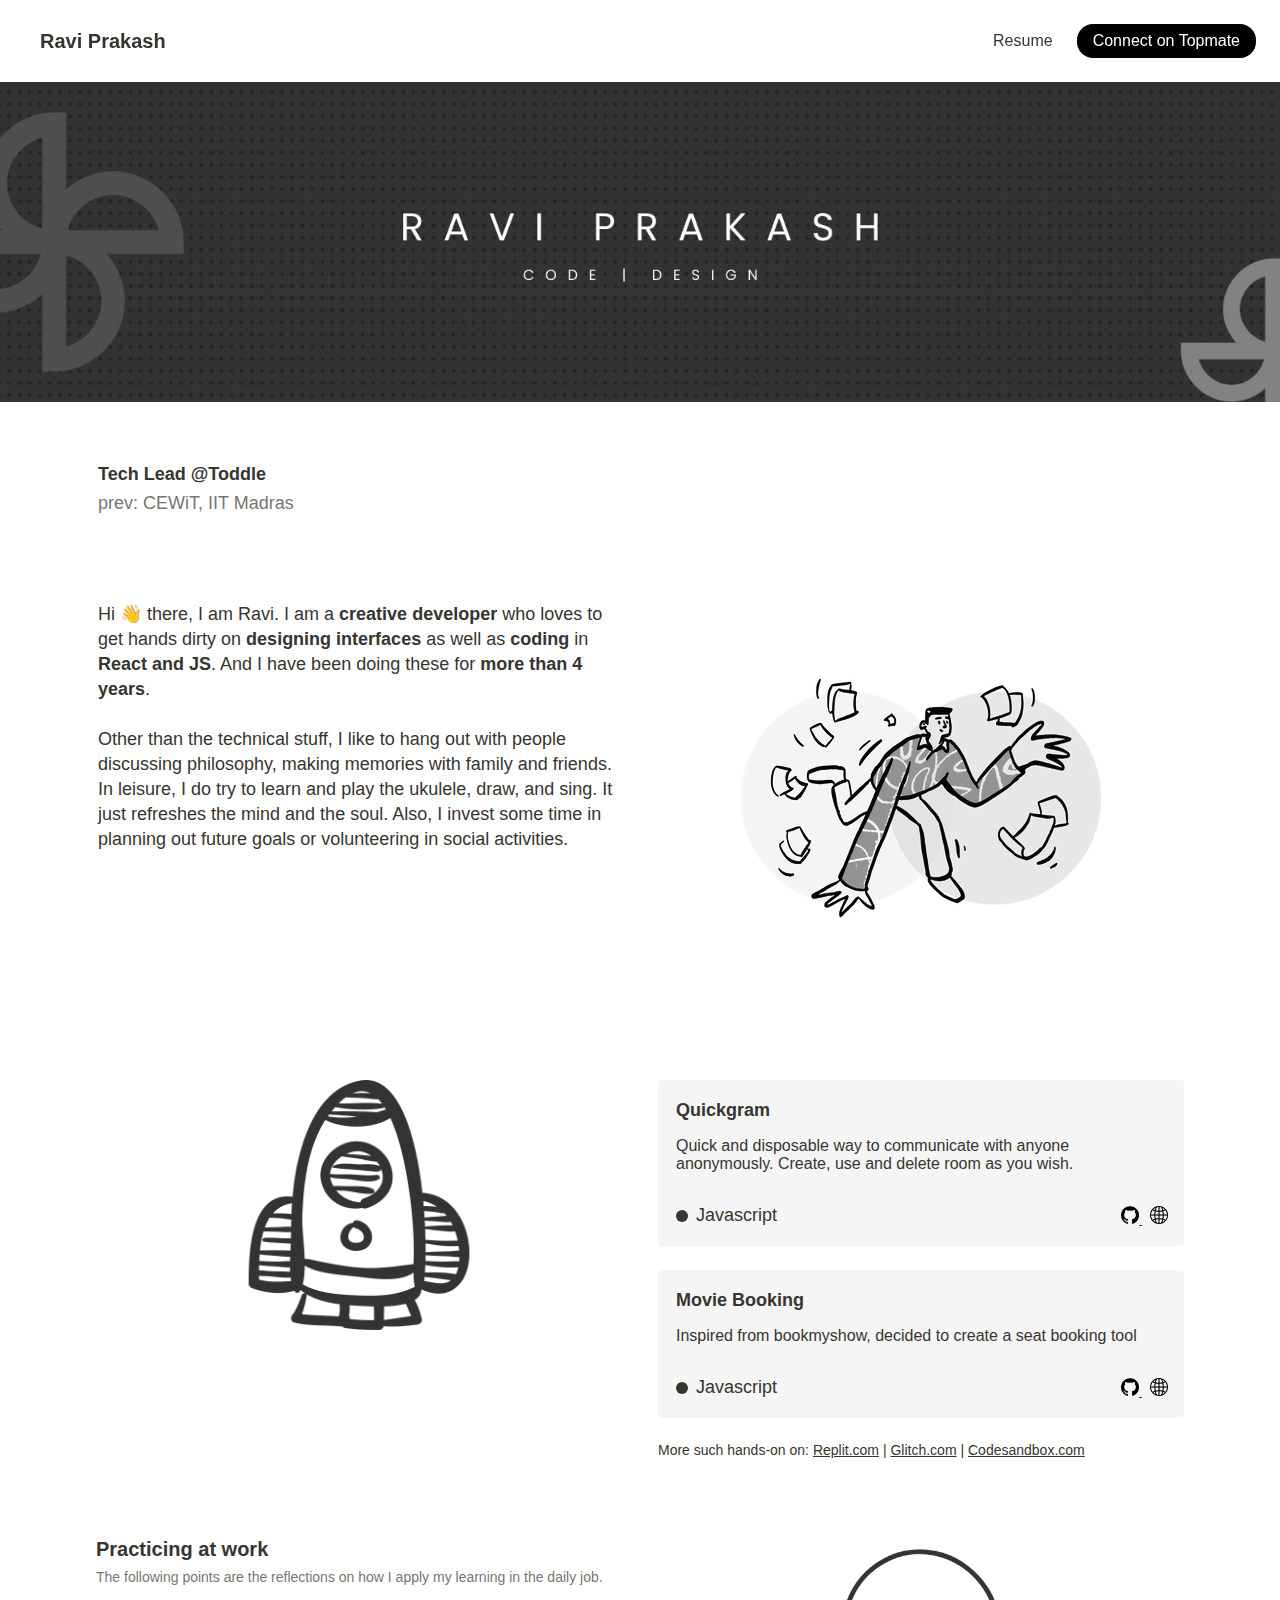
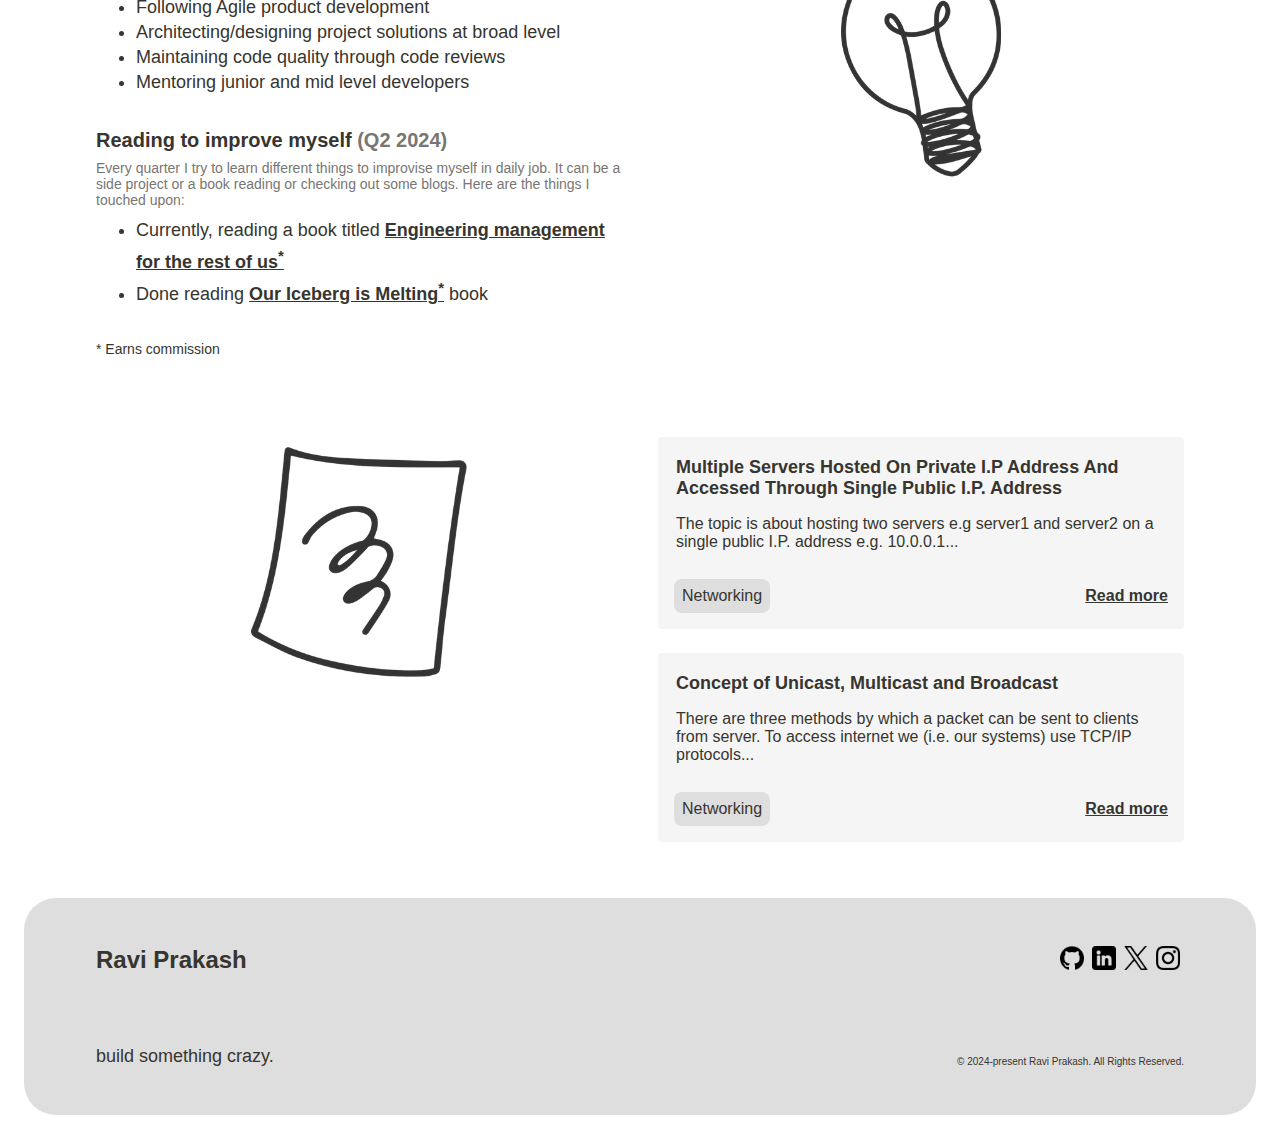
==== index.html @ 71c82aaf "chore: add alt text for images" ====
<!DOCTYPE html>
<html lang="en">
    <head>
      <link rel="stylesheet" href="style.css" />
      <link rel="icon" href="./assets/images/favicon.webp">
      <meta name="viewport" content="width=device-width, initial-scale=1">
      <title>Ravi Prakash's Web Portfolio</title>
    </head>
    <body>
      <nav class="header">
        <a class='logo-text'>Ravi Prakash</a>
        <div class='action-btns'>
          <a href='https://drive.google.com/file/d/1Fjv8W4ac6juolaoFMYls8FxRCHFtUDaK/view?usp=sharing' target="_blank"><div class='resume-btn'>Resume</div></a>
          <a href='https://topmate.io/iamraviprakash' target="_blank"><div class='topmate-btn'>Connect on Topmate</div></a>
        </div>
      </nav>
      <picture>
        <source srcset="./assets/images/webp/cover-img.webp" type="image/webp">
        <img alt='It is a cover image' class='cover-img' width='100%' src='./assets/images/png/cover-img.png' />
      </picture>
      <div class="content">
        <div class='designation'>
            <div class='text'>Tech Lead <a>@Toddle</a></div>
            <div class='subtext'>prev: CEWiT, IIT Madras</div>
        </div>
        <div></div>
        <div class='about'>
            <span>Hi 👋 there, I am Ravi. I am a </span><span><strong>creative developer</strong></span><span> who loves to get hands dirty on </span><span><strong>designing interfaces</strong></span><span> as well as </span><span><strong>coding</strong></span><span> in</span><span><strong> React and JS</strong></span><span>. And I have been doing these for </span><span><strong>more than 4 years</strong></span><span>.</span>
            <br>
            <br>
            <span>Other than the technical stuff, I like to hang out with people discussing philosophy, making memories with family and friends. In leisure, I do try to learn and play the ukulele, draw, and sing. It just refreshes the mind and the soul. Also, I invest some time in planning out future goals or volunteering in social activities.</span>
          </div>
        <div class='img-container'>
          <picture>
            <source srcset="./assets/images/webp/about-img.webp" type="image/webp">
            <img alt='An illustration related to about section' src='./assets/images/png/about-img.png' width="400"/>
          </picture>
        </div>
        <div class='img-container'>
          <picture>
            <source srcset="./assets/images/webp/projects-img.webp" type="image/webp">
            <img alt='An illustration related to project section' src='./assets/images/png/projects-img.png' width="250" style='opacity: 0.8;'/>
          </picture>
        </div>
        <div class='projects'>
          <div class='project'>
            <div class='title'>Quickgram</div>
            <div class='description'>Quick and disposable way to communicate with anyone anonymously. Create, use and delete room as you wish.</div>
            <div class='others'>
              <div class='language'>
                <div class='dot-grey-1'></div>
                Javascript              
              </div>
              <div class='links'>
                <a href='https://github.com/iamraviprakash/quickgram-web' target="_blank">
                  <picture>
                    <source srcset="./assets/images/webp/github.webp" type="image/webp">
                    <img alt='Quickgram project github link' width='18' height='18' src='./assets/images/png/github.png'>
                  </picture>
                </a>
                <a href='https://quickgram.netlify.app/' target="_blank">
                  <picture>
                    <source srcset="./assets/images/webp/globe.webp" type="image/webp">
                    <img alt='Quickgram project live link' width='18' height='18' src='./assets/images/png/globe.png'>
                  </picture>
                </a>
              </div>
            </div>
          </div>
          <div class='project'>
            <div class='title'>Movie Booking</div>
            <div class='description'>Inspired from bookmyshow, decided to create a seat booking tool</div>
            <div class='others'>
              <div class='language'>
                <div class='dot-grey-1'></div>
                Javascript              
              </div>
              <div class='links'>
                <a href='https://github.com/iamraviprakash/movie-seat-booking' target="_blank">
                  <picture>
                    <source srcset="./assets/images/webp/github.webp" type="image/webp">
                    <img alt='Movie seat booking project github link' width='18' height='18' src='./assets/images/png/github.png'>
                  </picture>                
                </a>
                <a href='https://4a12f698-98be-4d20-9ba0-a6f2c2584c63-00-37499ei1tpr18.riker.replit.dev/' target="_blank">
                  <picture>
                    <source srcset="./assets/images/webp/globe.webp" type="image/webp">
                    <img alt='Movie seat booking project live link' width='18' height='18' src='./assets/images/png/globe.png'>
                  </picture>
                </a>
              </div>
            </div>
          </div>
          <div class='foot-note'>More such hands-on on:  <a href='https://replit.com/@iamraviprakash' target="_blank">Replit.com</a> | 
          <a href='https://glitch.com/@iamraviprakash' target="_blank">Glitch.com</a> | 
          <a href='https://codesandbox.io/u/iamraviprakash' target="_blank">Codesandbox.com</a>
          </div>
        </div>
        <div class='learnings'>
          <div class='learning'>
            <div class='title'>Practicing at work</div>
            <div class='subtitle'>The following points are the reflections on how I apply my learning in the daily job.</div>
            <ul>
              <li>Following Agile product development</li>
              <li>Architecting/designing project solutions at broad level</li>
              <li>Maintaining code quality through code reviews</li>
              <li>Mentoring junior and mid level developers</li>
            </ul>
          </div>
          <div class='learning'>
             <div class='title'>Reading to improve myself <span>(Q2 2024)</span></div>
             <div class='subtitle'>Every quarter I try to learn different things to improvise myself in daily job. It can be a side project or a book reading or checking out some blogs. Here are the things I touched upon:</div>
             <ul>
                <li>Currently, reading a book titled <a href="https://amzn.to/3UdOJNT" target="_blank"><strong>Engineering management for the rest of us<sup>*</sup></strong></a></li>
              <li>Done reading <a href='https://amzn.to/3JwDX07' target="_blank"><strong>Our Iceberg is Melting<sup>*</sup></strong></a> book</li>
             </ul>
          </div>
          <div class='foot-note'>* Earns commission</div>
        </div>
        <div class='img-container'>
          <picture>
            <source srcset="./assets/images/webp/learning-img.webp" type="image/webp">
            <img alt='An illustration related to learning section' src='./assets/images/png/learning-img.png' width="250" style='opacity: 0.8;'/>          
          </picture>
        </div>
        <div class='img-container'>
          <picture>
            <source srcset="./assets/images/webp/blog-img.webp" type="image/webp">
            <img alt='An illustration related to blog section' src='./assets/images/png/blog-img.png' width="250" style='opacity: 0.8;'/>        
          </picture>
        </div>
        <div class='blogs'>
          <div class='blog'>
            <div class='title'>Multiple Servers Hosted On Private I.P Address And Accessed Through Single Public I.P. Address</div>
            <div class='description'>The topic is about hosting two servers e.g server1 and server2 on a single public I.P. address e.g. 10.0.0.1...</div>
            <div class='others'>
              <div class='tags'>
                <div class='tag'>Networking</div>             
              </div>
              <div class='links'>
                <a href='https://onebitlyf.wordpress.com/2017/06/24/multiple-servers-hosted-on-private-i-p-address-and-accessed-through-single-public-i-p-address/' target="_blank">Read more</a>
              </div>
            </div>
          </div>
          <div class='blog'>
            <div class='title'>Concept of Unicast, Multicast and Broadcast
</div>
            <div class='description'>There are three methods by which a packet can be sent to clients from server. To access internet we (i.e. our systems) use TCP/IP protocols...</div>
            <div class='others'>
              <div class='tags'>
                <div class='tag'>Networking</div>             
              </div>
              <div class='links'>
                <a href='https://onebitlyf.wordpress.com/2017/06/24/concept-of-unicast-multicast-broadcast/' target="_blank">Read more</a>
              </div>
            </div>
          </div>
        </div>
      </div>
      <div class="footer">
        <div class='left'>
          <div class='logo-text'>Ravi Prakash</div>
          <div class='tagline'>build something crazy.</div>
        </div>
        <div class='right'>
          <div class='social-media'>
            <a href='https://github.com/iamraviprakash' target="_blank">
              <picture>
                <source srcset="./assets/images/webp/github.webp" type="image/webp">
                <img alt='Github profile link' width='24' height='24' src='./assets/images/png/github.png'>      
              </picture>
            </a>
            <a href='https://www.linkedin.com/in/iamraviprakash/' target="_blank">
              <picture>
                <source srcset="./assets/images/webp/linkedin.webp" type="image/webp">
                <img alt='Linkedin profile link' width='24' height='24' src='./assets/images/png/linkedin.png'>
              </picture>
            </a>
            <a href='https://twitter.com/_iamraviprakash' target="_blank">
              <picture>
                <source srcset="./assets/images/webp/twitter.webp" type="image/webp">
                <img alt='Twitter profile link' width='24' height='24' src='./assets/images/png/twitter.png'>
              </picture>
            </a>
            <a href='https://www.instagram.com/_iamraviprakash/' target="_blank">
              <picture>
                <source srcset="./assets/images/webp/instagram.webp" type="image/webp">
                <img alt='Instagram profile link' width='24' height='24' src='./assets/images/png/instagram.png'>
              </picture>
            </a>
          </div>
          <div class='copyright-text'>© 2024-present Ravi Prakash. All Rights Reserved.</div>
        </div>
      </div>
    </body>
</html>
---- style.css ----
:root {
  font-size: 10px;
}

* {
  box-sizing: border-box;
  color: #37352F;
}

body {
    margin: 0;
    padding: 0;
    font-family: Inter, Inter-fallback, Helvetica, Apple Color Emoji, Segoe UI Emoji, NotoColorEmoji, Noto Color Emoji, Segoe UI Symbol, Android Emoji, EmojiSymbols, -apple-system, BlinkMacSystemFont, Segoe UI, Roboto, Helvetica Neue, Noto Sans, sans-serif;
  width: 100vw;
 }

.dot-grey-1 {
  height: 12px;
  width: 12px;
  background-color: #37352F;
  border-radius: 50%;
  align-self: center;
  margin-right: 8px;
}

.foot-note {
  font-size: 1.4rem;
  font-weight: 500;
}

.header {
  display: flex;
  position: sticky;
  top: 0px;
  justify-content: space-between;
  padding: 24px 24px;
  align-items: center;
  background-color: white;
  z-index: 1000;
  box-shadow: 0px 4px 8px -2px rgba(0, 0, 0, 0.12);
}

 .header .logo-text {
   font-size: 2rem;
   padding: 0px 16px;
   font-weight: bold;
 }

.action-btns {
  display: flex;
  gap: 8px;
}

.action-btns a {
  text-decoration: none;
}

.resume-btn {
  font-size: 1.6rem;
  font-weight: 500;
  padding: 8px 16px;
}

.topmate-btn {
  font-size: 1.6rem;
  color: white;
  background-color: #000000;
  border-radius: 16px;
  padding: 8px 16px;
}

.cover-img {
  aspect-ratio: 4 / 1
}

.content {
  display: grid;
  padding: 56px 96px;
  grid-template-columns: minmax(300px, 1fr) minmax(300px, 1fr);
  column-gap: 36px;
  row-gap: 80px;
}

.designation .text {
  font-size: 1.8rem;
  font-weight: 600;
  padding: 4px 2px;
}


.designation .subtext {
  font-size: 1.8rem;
  padding: 4px 2px;
  color: #787673
}

.about {
  font-size: 1.8rem;
  padding: 4px 2px;
  line-height: 2.5rem;
}

.img-container {
  display: flex ;
  justify-content: center;
}

.img-container  img{
  aspect-ratio: 1;
  object-fit: contain; 
  object-position: center;
}

/* Project CSS */

.projects {
  display: flex;
  flex-direction: column;
  gap: 24px;
}

.project {
  display: flex;
  flex-direction: column;
  gap: 8px;
  background-color: #F5F5F5;
  padding: 16px;
  border-radius: 4px;
}

.project .title {
  font-size: 1.8rem;
  font-weight: 600;
  padding: 4px 2px;
}

.project .description {
  font-size: 1.6rem;
  padding: 4px 2px;
}

.project .others {
  display: flex;
  justify-content: space-between;
  margin-top: 16px;
}

.project .language {
  display: flex;
  justify-content: center;
  font-size: 1.8rem;
  padding: 4px 2px;
}

.project .links {
  align-self: center;
}

.project .links > a {
  margin-left: 8px;
}

.project .links img {
  aspect-ratio: 1;
}

/* Learning */

.learnings {
  display: flex;
  flex-direction: column;
  gap: 24px;
}

.learning .title {
  font-size: 2rem;
  font-weight: 600;
}

.learning .subtitle {
  font-size: 1.4rem;
  color: #787673;
  margin-top: 8px;
}

.learnings .title span{
  color: #787673;
}

.learnings li {
  font-size: 1.8rem;
  line-height: 2.5rem;
}

/* Blog CSS */
.blogs {
  display: flex;
  flex-direction: column;
  gap: 24px;
}

.blog {
  display: flex;
  flex-direction: column;
  gap: 8px;
  background-color: #F5F5F5;
  padding: 16px;
  border-radius: 4px;
}

.blog .title {
  font-size: 1.8rem;
  font-weight: 600;
  padding: 4px 2px;
}

.blog .description {
  font-size: 1.6rem;
  padding: 4px 2px;
}

.blog .others {
  display: flex;
  justify-content: space-between;
  margin-top: 16px;
}


.blog .tags {
  display: flex;
  gap: 4px;
}

.blog .tag {
  display: flex;
  justify-content: center;
  font-size: 1.6rem;
  padding: 8px;
  border-radius: 8px;
  background-color: #DEDEDE;
}

.blog .links {
  align-self: center;
  font-size: 1.6rem;
  font-weight: bold;
}

/* Footer CSS */
.footer {
  display: flex;
  justify-content: space-between;
  padding: 48px 72px;
  background-color: #DEDEDE;
  margin: 0px 24px 24px 24px;
  border-radius: 32px;
}

.footer .logo-text {
  font-size: 2.4rem;
  font-weight: bold;
}

.footer .tagline {
  font-size: 1.8rem;
  margin-top: 72px;
}

.footer .social-media {
  display: flex;
  justify-content: flex-end;
}

.social-media > a {
  margin: 0px 4px;
}

.footer .right {
  display: flex;
  flex-direction: column;
  justify-content: space-between;
}
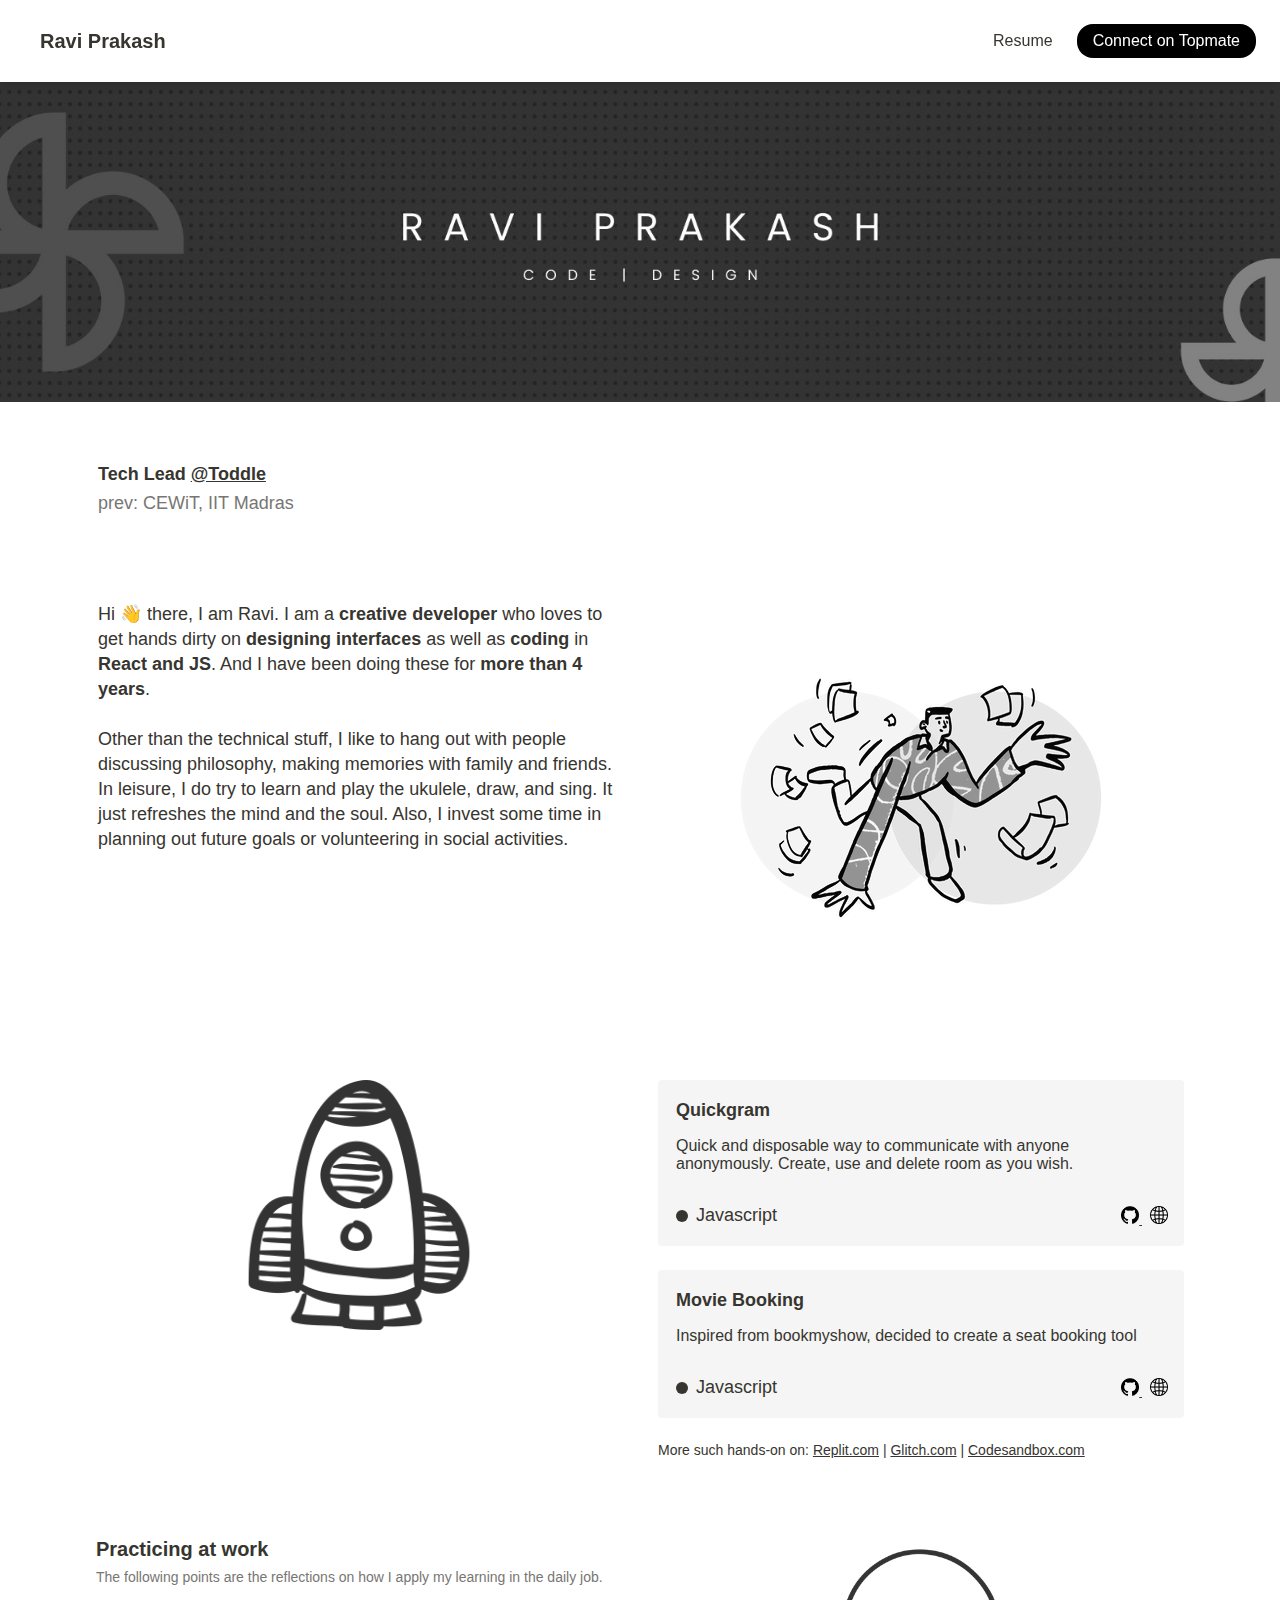
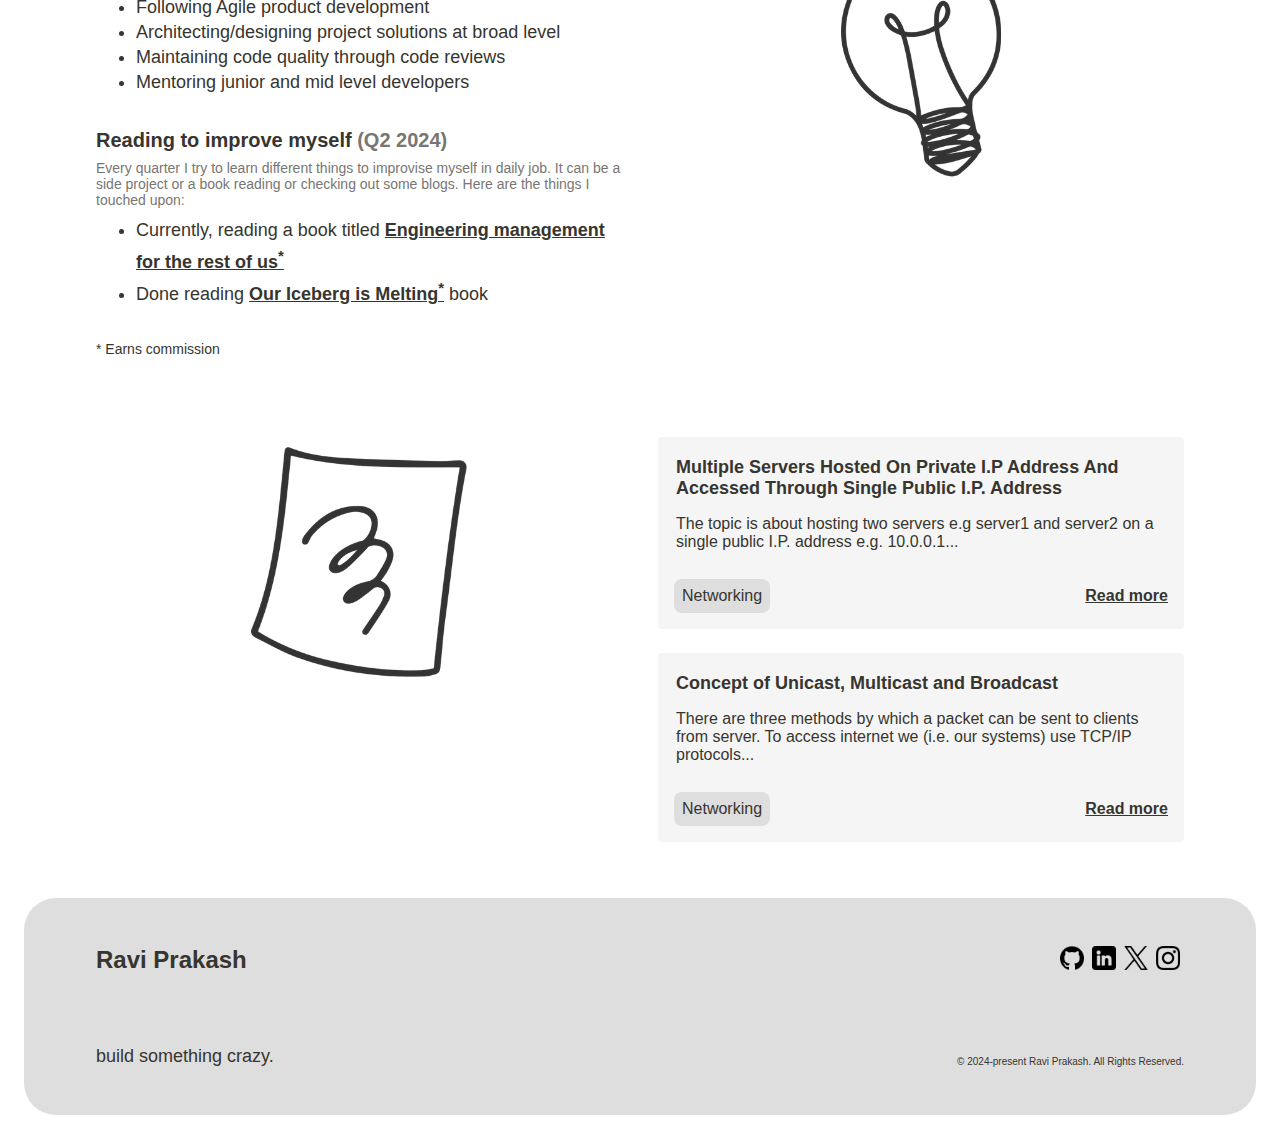
==== commit bd6183cd: "chore: aria-label text for links" ====
--- a/index.html
+++ b/index.html
@@ -8,10 +8,10 @@
     </head>
     <body>
       <nav class="header">
-        <a class='logo-text'>Ravi Prakash</a>
+        <a href='/' aria-label="Link to home" class='logo-text'>Ravi Prakash</a>
         <div class='action-btns'>
-          <a href='https://drive.google.com/file/d/1Fjv8W4ac6juolaoFMYls8FxRCHFtUDaK/view?usp=sharing' target="_blank"><div class='resume-btn'>Resume</div></a>
-          <a href='https://topmate.io/iamraviprakash' target="_blank"><div class='topmate-btn'>Connect on Topmate</div></a>
+          <a href='https://drive.google.com/file/d/1Fjv8W4ac6juolaoFMYls8FxRCHFtUDaK/view?usp=sharing' aria-label="Google drive link for resume" target="_blank"><div class='resume-btn'>Resume</div></a>
+          <a href='https://topmate.io/iamraviprakash' aria-label="Link to open topmate website" target="_blank"><div class='topmate-btn'>Connect on Topmate</div></a>
         </div>
       </nav>
       <picture>
@@ -20,7 +20,7 @@
       </picture>
       <div class="content">
         <div class='designation'>
-            <div class='text'>Tech Lead <a>@Toddle</a></div>
+            <div class='text'>Tech Lead <a href='https://www.linkedin.com/company/toddle' aria-label="Link to open toddle linkedin website">@Toddle</a></div>
             <div class='subtext'>prev: CEWiT, IIT Madras</div>
         </div>
         <div></div>
@@ -52,13 +52,13 @@
                 Javascript              
               </div>
               <div class='links'>
-                <a href='https://github.com/iamraviprakash/quickgram-web' target="_blank">
+                <a href='https://github.com/iamraviprakash/quickgram-web' aria-label="Link to open quickgram github repository" target="_blank">
                   <picture>
                     <source srcset="./assets/images/webp/github.webp" type="image/webp">
                     <img alt='Quickgram project github link' width='18' height='18' src='./assets/images/png/github.png'>
                   </picture>
                 </a>
-                <a href='https://quickgram.netlify.app/' target="_blank">
+                <a href='https://quickgram.netlify.app/' aria-label="Link to open quickgram" target="_blank">
                   <picture>
                     <source srcset="./assets/images/webp/globe.webp" type="image/webp">
                     <img alt='Quickgram project live link' width='18' height='18' src='./assets/images/png/globe.png'>
@@ -76,13 +76,13 @@
                 Javascript              
               </div>
               <div class='links'>
-                <a href='https://github.com/iamraviprakash/movie-seat-booking' target="_blank">
+                <a href='https://github.com/iamraviprakash/movie-seat-booking' aria-label="Link to open movie seat booking github repository" target="_blank">
                   <picture>
                     <source srcset="./assets/images/webp/github.webp" type="image/webp">
                     <img alt='Movie seat booking project github link' width='18' height='18' src='./assets/images/png/github.png'>
                   </picture>                
                 </a>
-                <a href='https://4a12f698-98be-4d20-9ba0-a6f2c2584c63-00-37499ei1tpr18.riker.replit.dev/' target="_blank">
+                <a href='https://4a12f698-98be-4d20-9ba0-a6f2c2584c63-00-37499ei1tpr18.riker.replit.dev/' aria-label="Link to open movie seat booking" target="_blank">
                   <picture>
                     <source srcset="./assets/images/webp/globe.webp" type="image/webp">
                     <img alt='Movie seat booking project live link' width='18' height='18' src='./assets/images/png/globe.png'>
@@ -91,9 +91,9 @@
               </div>
             </div>
           </div>
-          <div class='foot-note'>More such hands-on on:  <a href='https://replit.com/@iamraviprakash' target="_blank">Replit.com</a> | 
-          <a href='https://glitch.com/@iamraviprakash' target="_blank">Glitch.com</a> | 
-          <a href='https://codesandbox.io/u/iamraviprakash' target="_blank">Codesandbox.com</a>
+          <div class='foot-note'>More such hands-on on:  <a href='https://replit.com/@iamraviprakash' aria-label="Link to open projects on replit.com" target="_blank">Replit.com</a> | 
+          <a href='https://glitch.com/@iamraviprakash' aria-label="Link to open projects on glitch.com" target="_blank">Glitch.com</a> | 
+          <a href='https://codesandbox.io/u/iamraviprakash' aria-label="Link to open projects on codesandbox.io" target="_blank">Codesandbox.com</a>
           </div>
         </div>
         <div class='learnings'>
@@ -111,8 +111,8 @@
              <div class='title'>Reading to improve myself <span>(Q2 2024)</span></div>
              <div class='subtitle'>Every quarter I try to learn different things to improvise myself in daily job. It can be a side project or a book reading or checking out some blogs. Here are the things I touched upon:</div>
              <ul>
-                <li>Currently, reading a book titled <a href="https://amzn.to/3UdOJNT" target="_blank"><strong>Engineering management for the rest of us<sup>*</sup></strong></a></li>
-              <li>Done reading <a href='https://amzn.to/3JwDX07' target="_blank"><strong>Our Iceberg is Melting<sup>*</sup></strong></a> book</li>
+                <li>Currently, reading a book titled <a href="https://amzn.to/3UdOJNT" aria-label="An amazon affliate link to buy engineering management for the rest of us book" target="_blank"><strong>Engineering management for the rest of us<sup>*</sup></strong></a></li>
+              <li>Done reading <a href='https://amzn.to/3JwDX07' aria-label="An amazon affliate link to buy our iceberg is melting book" target="_blank"><strong>Our Iceberg is Melting<sup>*</sup></strong></a> book</li>
              </ul>
           </div>
           <div class='foot-note'>* Earns commission</div>
@@ -138,7 +138,7 @@
                 <div class='tag'>Networking</div>             
               </div>
               <div class='links'>
-                <a href='https://onebitlyf.wordpress.com/2017/06/24/multiple-servers-hosted-on-private-i-p-address-and-accessed-through-single-public-i-p-address/' target="_blank">Read more</a>
+                <a href='https://onebitlyf.wordpress.com/2017/06/24/multiple-servers-hosted-on-private-i-p-address-and-accessed-through-single-public-i-p-address/' aria-label="Link to open Multiple Servers Hosted On Private I.P Address And Accessed Through Single Public I.P. Address blog" target="_blank">Read more</a>
               </div>
             </div>
           </div>
@@ -151,7 +151,7 @@
                 <div class='tag'>Networking</div>             
               </div>
               <div class='links'>
-                <a href='https://onebitlyf.wordpress.com/2017/06/24/concept-of-unicast-multicast-broadcast/' target="_blank">Read more</a>
+                <a href='https://onebitlyf.wordpress.com/2017/06/24/concept-of-unicast-multicast-broadcast/' aria-label="Link to open Concept of Unicast, Multicast and Broadcast blog" target="_blank">Read more</a>
               </div>
             </div>
           </div>
@@ -164,25 +164,25 @@
         </div>
         <div class='right'>
           <div class='social-media'>
-            <a href='https://github.com/iamraviprakash' target="_blank">
+            <a href='https://github.com/iamraviprakash' aria-label='Link to open github profile' target="_blank">
               <picture>
                 <source srcset="./assets/images/webp/github.webp" type="image/webp">
                 <img alt='Github profile link' width='24' height='24' src='./assets/images/png/github.png'>      
               </picture>
             </a>
-            <a href='https://www.linkedin.com/in/iamraviprakash/' target="_blank">
+            <a href='https://www.linkedin.com/in/iamraviprakash/' aria-label='Link to open linkedin profile' target="_blank">
               <picture>
                 <source srcset="./assets/images/webp/linkedin.webp" type="image/webp">
                 <img alt='Linkedin profile link' width='24' height='24' src='./assets/images/png/linkedin.png'>
               </picture>
             </a>
-            <a href='https://twitter.com/_iamraviprakash' target="_blank">
+            <a href='https://twitter.com/_iamraviprakash' aria-label='Link to open twitter profile' target="_blank">
               <picture>
                 <source srcset="./assets/images/webp/twitter.webp" type="image/webp">
                 <img alt='Twitter profile link' width='24' height='24' src='./assets/images/png/twitter.png'>
               </picture>
             </a>
-            <a href='https://www.instagram.com/_iamraviprakash/' target="_blank">
+            <a href='https://www.instagram.com/_iamraviprakash/' aria-label='Link to open instagram profile' target="_blank">
               <picture>
                 <source srcset="./assets/images/webp/instagram.webp" type="image/webp">
                 <img alt='Instagram profile link' width='24' height='24' src='./assets/images/png/instagram.png'>
--- a/style.css
+++ b/style.css
@@ -44,6 +44,7 @@
    font-size: 2rem;
    padding: 0px 16px;
    font-weight: bold;
+   text-decoration: none;
  }
 
 .action-btns {
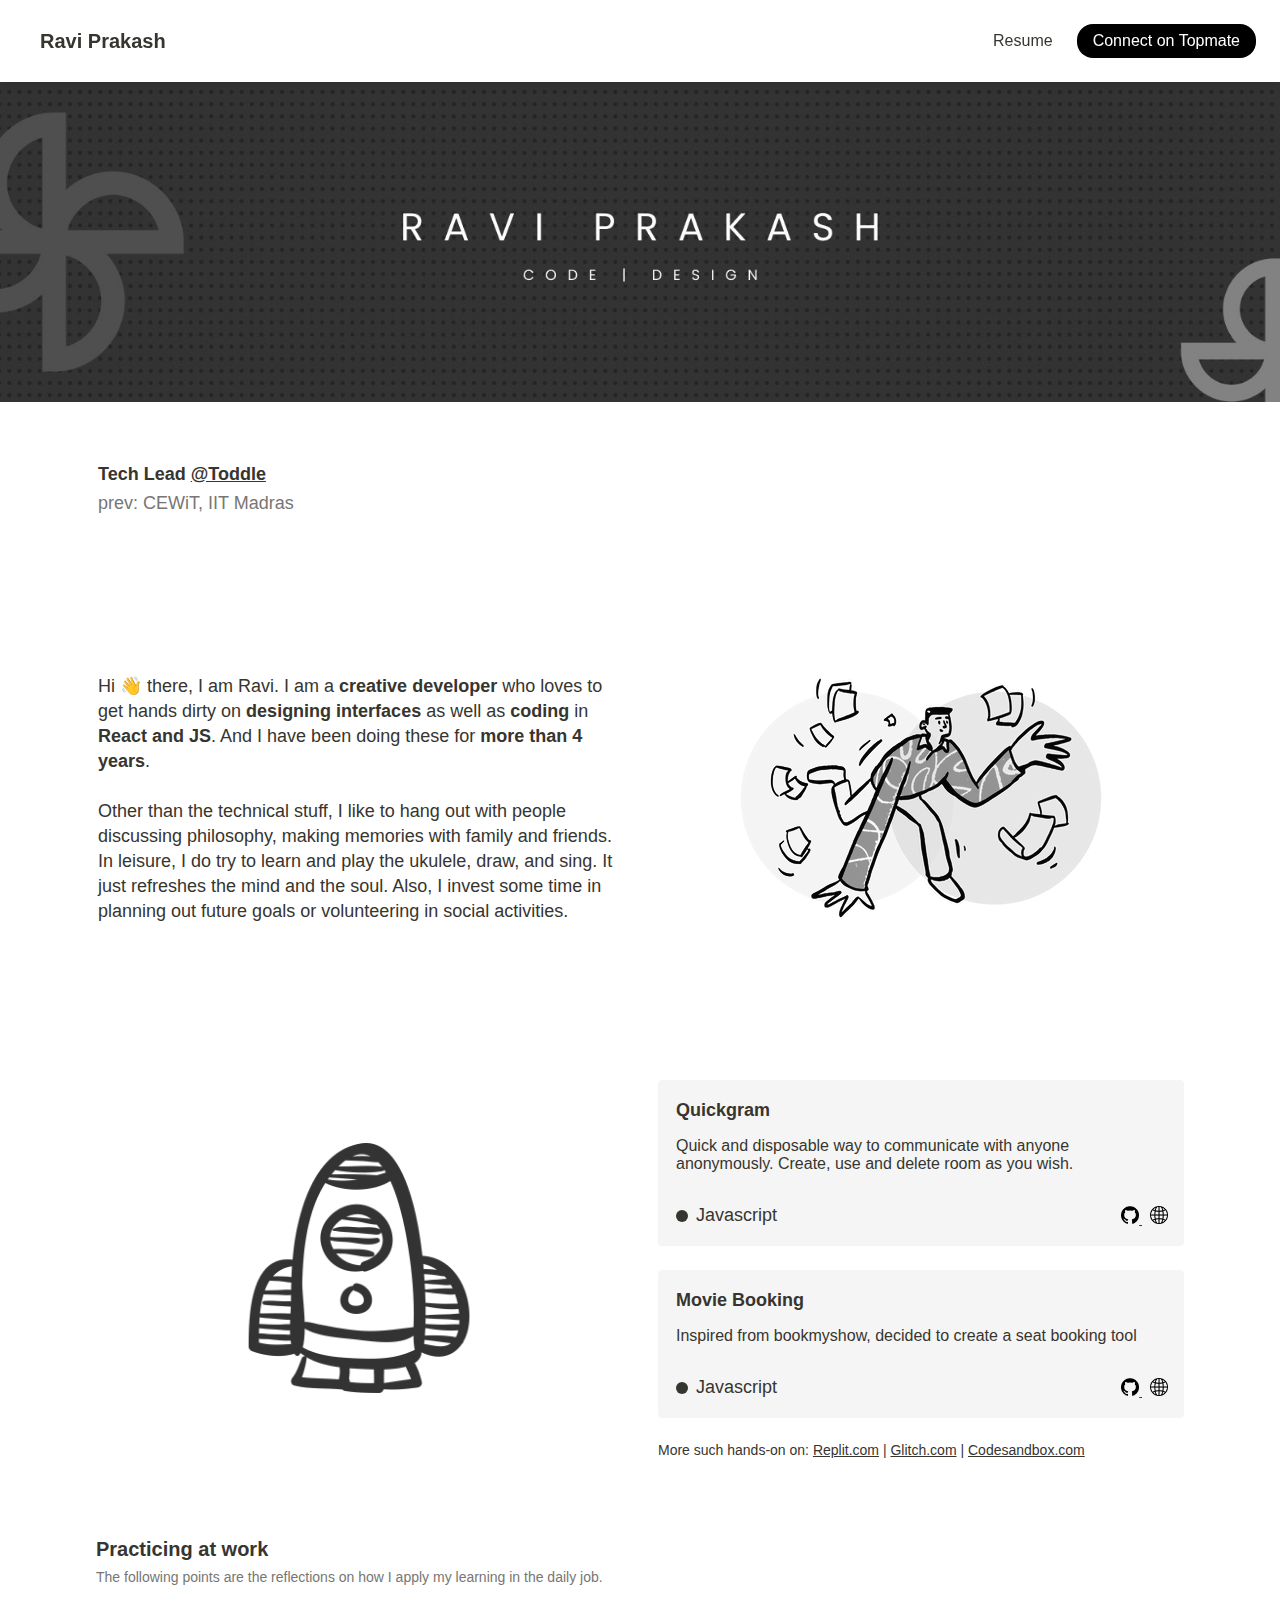
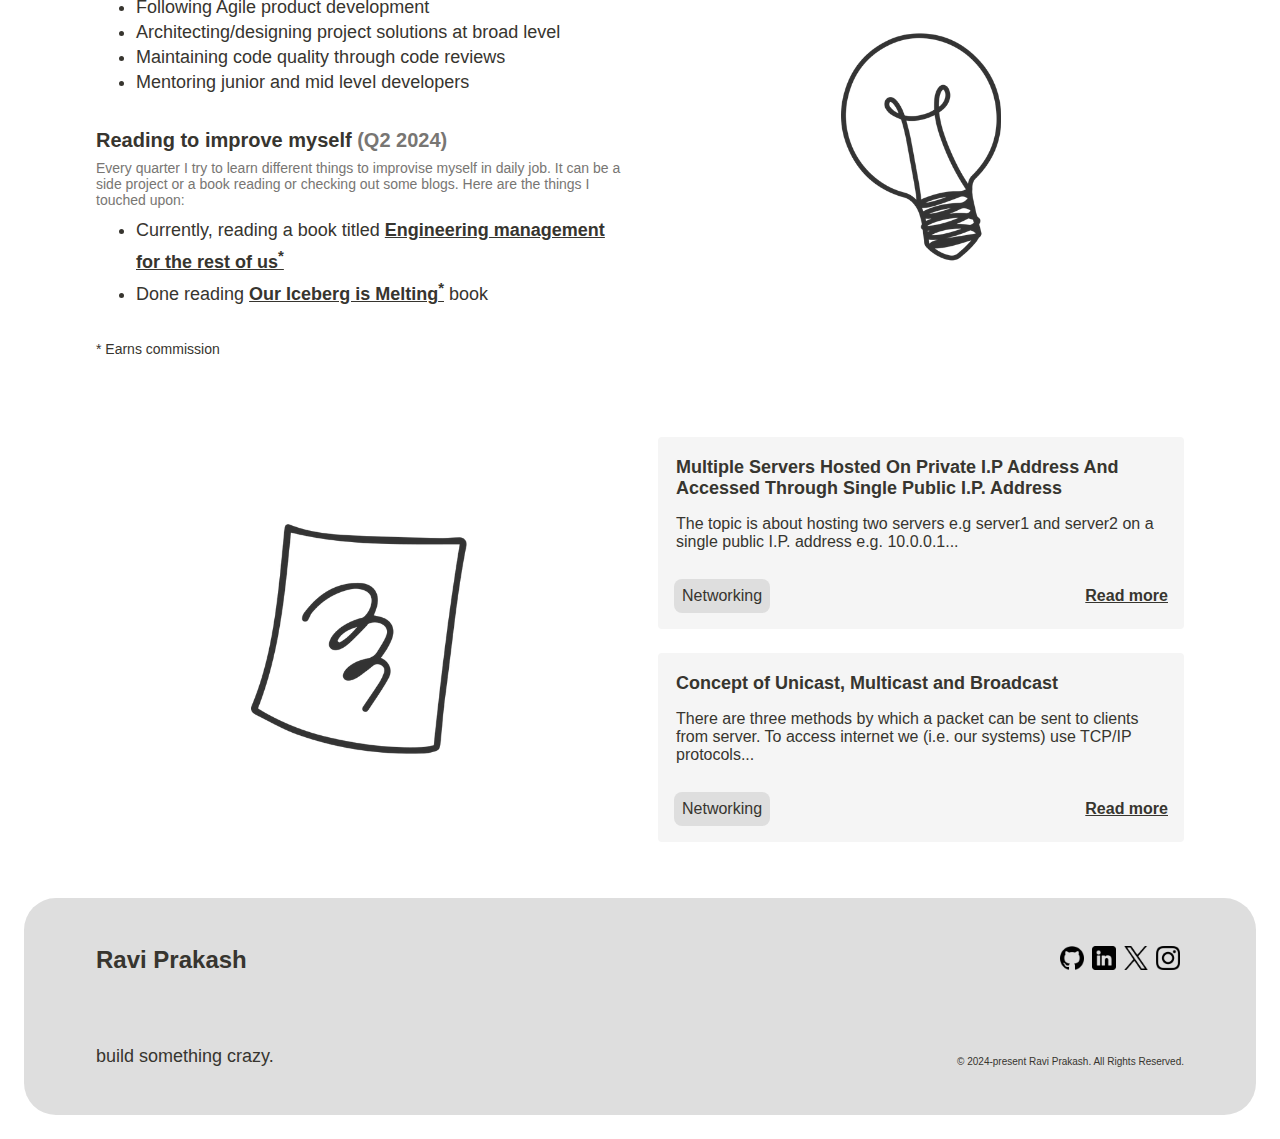
==== commit ec7f3904: "chore: apply formatting to files" ====
--- a/index.html
+++ b/index.html
@@ -1,196 +1,239 @@
 <!DOCTYPE html>
 <html lang="en">
-    <head>
-      <link rel="stylesheet" href="style.css" />
-      <link rel="icon" href="./assets/images/favicon.webp">
-      <meta name="viewport" content="width=device-width, initial-scale=1">
-      <title>Ravi Prakash's Web Portfolio</title>
-    </head>
-    <body>
-      <nav class="header">
-        <a href='/' aria-label="Link to home" class='logo-text'>Ravi Prakash</a>
-        <div class='action-btns'>
-          <a href='https://drive.google.com/file/d/1Fjv8W4ac6juolaoFMYls8FxRCHFtUDaK/view?usp=sharing' aria-label="Google drive link for resume" target="_blank"><div class='resume-btn'>Resume</div></a>
-          <a href='https://topmate.io/iamraviprakash' aria-label="Link to open topmate website" target="_blank"><div class='topmate-btn'>Connect on Topmate</div></a>
-        </div>
-      </nav>
-      <picture>
-        <source srcset="./assets/images/webp/cover-img.webp" type="image/webp">
-        <img alt='It is a cover image' class='cover-img' width='100%' src='./assets/images/png/cover-img.png' />
-      </picture>
-      <div class="content">
-        <div class='designation'>
-            <div class='text'>Tech Lead <a href='https://www.linkedin.com/company/toddle' aria-label="Link to open toddle linkedin website">@Toddle</a></div>
-            <div class='subtext'>prev: CEWiT, IIT Madras</div>
-        </div>
-        <div></div>
-        <div class='about'>
-            <span>Hi 👋 there, I am Ravi. I am a </span><span><strong>creative developer</strong></span><span> who loves to get hands dirty on </span><span><strong>designing interfaces</strong></span><span> as well as </span><span><strong>coding</strong></span><span> in</span><span><strong> React and JS</strong></span><span>. And I have been doing these for </span><span><strong>more than 4 years</strong></span><span>.</span>
-            <br>
-            <br>
-            <span>Other than the technical stuff, I like to hang out with people discussing philosophy, making memories with family and friends. In leisure, I do try to learn and play the ukulele, draw, and sing. It just refreshes the mind and the soul. Also, I invest some time in planning out future goals or volunteering in social activities.</span>
-          </div>
-        <div class='img-container'>
-          <picture>
-            <source srcset="./assets/images/webp/about-img.webp" type="image/webp">
-            <img alt='An illustration related to about section' src='./assets/images/png/about-img.png' width="400"/>
-          </picture>
-        </div>
-        <div class='img-container'>
-          <picture>
-            <source srcset="./assets/images/webp/projects-img.webp" type="image/webp">
-            <img alt='An illustration related to project section' src='./assets/images/png/projects-img.png' width="250" style='opacity: 0.8;'/>
-          </picture>
-        </div>
-        <div class='projects'>
-          <div class='project'>
-            <div class='title'>Quickgram</div>
-            <div class='description'>Quick and disposable way to communicate with anyone anonymously. Create, use and delete room as you wish.</div>
-            <div class='others'>
-              <div class='language'>
-                <div class='dot-grey-1'></div>
-                Javascript              
-              </div>
-              <div class='links'>
-                <a href='https://github.com/iamraviprakash/quickgram-web' aria-label="Link to open quickgram github repository" target="_blank">
-                  <picture>
-                    <source srcset="./assets/images/webp/github.webp" type="image/webp">
-                    <img alt='Quickgram project github link' width='18' height='18' src='./assets/images/png/github.png'>
-                  </picture>
-                </a>
-                <a href='https://quickgram.netlify.app/' aria-label="Link to open quickgram" target="_blank">
-                  <picture>
-                    <source srcset="./assets/images/webp/globe.webp" type="image/webp">
-                    <img alt='Quickgram project live link' width='18' height='18' src='./assets/images/png/globe.png'>
-                  </picture>
-                </a>
-              </div>
-            </div>
-          </div>
-          <div class='project'>
-            <div class='title'>Movie Booking</div>
-            <div class='description'>Inspired from bookmyshow, decided to create a seat booking tool</div>
-            <div class='others'>
-              <div class='language'>
-                <div class='dot-grey-1'></div>
-                Javascript              
-              </div>
-              <div class='links'>
-                <a href='https://github.com/iamraviprakash/movie-seat-booking' aria-label="Link to open movie seat booking github repository" target="_blank">
-                  <picture>
-                    <source srcset="./assets/images/webp/github.webp" type="image/webp">
-                    <img alt='Movie seat booking project github link' width='18' height='18' src='./assets/images/png/github.png'>
-                  </picture>                
-                </a>
-                <a href='https://4a12f698-98be-4d20-9ba0-a6f2c2584c63-00-37499ei1tpr18.riker.replit.dev/' aria-label="Link to open movie seat booking" target="_blank">
-                  <picture>
-                    <source srcset="./assets/images/webp/globe.webp" type="image/webp">
-                    <img alt='Movie seat booking project live link' width='18' height='18' src='./assets/images/png/globe.png'>
-                  </picture>
-                </a>
-              </div>
-            </div>
-          </div>
-          <div class='foot-note'>More such hands-on on:  <a href='https://replit.com/@iamraviprakash' aria-label="Link to open projects on replit.com" target="_blank">Replit.com</a> | 
-          <a href='https://glitch.com/@iamraviprakash' aria-label="Link to open projects on glitch.com" target="_blank">Glitch.com</a> | 
-          <a href='https://codesandbox.io/u/iamraviprakash' aria-label="Link to open projects on codesandbox.io" target="_blank">Codesandbox.com</a>
-          </div>
-        </div>
-        <div class='learnings'>
-          <div class='learning'>
-            <div class='title'>Practicing at work</div>
-            <div class='subtitle'>The following points are the reflections on how I apply my learning in the daily job.</div>
-            <ul>
-              <li>Following Agile product development</li>
-              <li>Architecting/designing project solutions at broad level</li>
-              <li>Maintaining code quality through code reviews</li>
-              <li>Mentoring junior and mid level developers</li>
-            </ul>
-          </div>
-          <div class='learning'>
-             <div class='title'>Reading to improve myself <span>(Q2 2024)</span></div>
-             <div class='subtitle'>Every quarter I try to learn different things to improvise myself in daily job. It can be a side project or a book reading or checking out some blogs. Here are the things I touched upon:</div>
-             <ul>
-                <li>Currently, reading a book titled <a href="https://amzn.to/3UdOJNT" aria-label="An amazon affliate link to buy engineering management for the rest of us book" target="_blank"><strong>Engineering management for the rest of us<sup>*</sup></strong></a></li>
-              <li>Done reading <a href='https://amzn.to/3JwDX07' aria-label="An amazon affliate link to buy our iceberg is melting book" target="_blank"><strong>Our Iceberg is Melting<sup>*</sup></strong></a> book</li>
-             </ul>
-          </div>
-          <div class='foot-note'>* Earns commission</div>
-        </div>
-        <div class='img-container'>
-          <picture>
-            <source srcset="./assets/images/webp/learning-img.webp" type="image/webp">
-            <img alt='An illustration related to learning section' src='./assets/images/png/learning-img.png' width="250" style='opacity: 0.8;'/>          
-          </picture>
-        </div>
-        <div class='img-container'>
-          <picture>
-            <source srcset="./assets/images/webp/blog-img.webp" type="image/webp">
-            <img alt='An illustration related to blog section' src='./assets/images/png/blog-img.png' width="250" style='opacity: 0.8;'/>        
-          </picture>
-        </div>
-        <div class='blogs'>
-          <div class='blog'>
-            <div class='title'>Multiple Servers Hosted On Private I.P Address And Accessed Through Single Public I.P. Address</div>
-            <div class='description'>The topic is about hosting two servers e.g server1 and server2 on a single public I.P. address e.g. 10.0.0.1...</div>
-            <div class='others'>
-              <div class='tags'>
-                <div class='tag'>Networking</div>             
-              </div>
-              <div class='links'>
-                <a href='https://onebitlyf.wordpress.com/2017/06/24/multiple-servers-hosted-on-private-i-p-address-and-accessed-through-single-public-i-p-address/' aria-label="Link to open Multiple Servers Hosted On Private I.P Address And Accessed Through Single Public I.P. Address blog" target="_blank">Read more</a>
-              </div>
-            </div>
-          </div>
-          <div class='blog'>
-            <div class='title'>Concept of Unicast, Multicast and Broadcast
-</div>
-            <div class='description'>There are three methods by which a packet can be sent to clients from server. To access internet we (i.e. our systems) use TCP/IP protocols...</div>
-            <div class='others'>
-              <div class='tags'>
-                <div class='tag'>Networking</div>             
-              </div>
-              <div class='links'>
-                <a href='https://onebitlyf.wordpress.com/2017/06/24/concept-of-unicast-multicast-broadcast/' aria-label="Link to open Concept of Unicast, Multicast and Broadcast blog" target="_blank">Read more</a>
-              </div>
-            </div>
-          </div>
-        </div>
-      </div>
-      <div class="footer">
-        <div class='left'>
-          <div class='logo-text'>Ravi Prakash</div>
-          <div class='tagline'>build something crazy.</div>
-        </div>
-        <div class='right'>
-          <div class='social-media'>
-            <a href='https://github.com/iamraviprakash' aria-label='Link to open github profile' target="_blank">
+
+<head>
+  <title>Ravi Prakash's Web Portfolio</title>
+  <link rel="stylesheet" href="style.css" />
+  <link rel="icon" href="./assets/images/favicon.webp">
+  <meta name="viewport" content="width=device-width, initial-scale=1">
+  <meta name="description"
+    content="Hi 👋 there, I am Ravi. I am a creative developer who loves to get hands dirty on designing interfaces as well as coding in React and JS. And I have been doing these for more than 4 years.">
+</head>
+
+<body>
+  <nav class="header">
+    <a href='/' aria-label="Link to home" class='logo-text'>Ravi Prakash</a>
+    <div class='action-btns'>
+      <a href='https://drive.google.com/file/d/1Fjv8W4ac6juolaoFMYls8FxRCHFtUDaK/view?usp=sharing'
+        aria-label="Google drive link for resume" target="_blank">
+        <div class='resume-btn'>Resume</div>
+      </a>
+      <a href='https://topmate.io/iamraviprakash' aria-label="Link to open topmate website" target="_blank">
+        <div class='topmate-btn'>Connect on Topmate</div>
+      </a>
+    </div>
+  </nav>
+  <picture>
+    <source srcset="./assets/images/webp/cover-img.webp" type="image/webp">
+    <img alt='It is a cover image' class='cover-img' width='100%' src='./assets/images/png/cover-img.png' />
+  </picture>
+  <div class="content">
+    <div class='designation'>
+      <div class='text'>Tech Lead <a href='https://www.linkedin.com/company/toddle'
+          aria-label="Link to open toddle linkedin website">@Toddle</a></div>
+      <div class='subtext'>prev: CEWiT, IIT Madras</div>
+    </div>
+    <div></div>
+    <div class='about'>
+      <span>Hi 👋 there, I am Ravi. I am a </span><span><strong>creative developer</strong></span><span> who loves to
+        get hands dirty on </span><span><strong>designing interfaces</strong></span><span> as well as
+      </span><span><strong>coding</strong></span><span> in</span><span><strong> React and JS</strong></span><span>. And
+        I have been doing these for </span><span><strong>more than 4 years</strong></span><span>.</span>
+      <br>
+      <br>
+      <span>Other than the technical stuff, I like to hang out with people discussing philosophy, making memories with
+        family and friends. In leisure, I do try to learn and play the ukulele, draw, and sing. It just refreshes the
+        mind and the soul. Also, I invest some time in planning out future goals or volunteering in social
+        activities.</span>
+    </div>
+    <div class='img-container'>
+      <picture>
+        <source srcset="./assets/images/webp/about-img.webp" type="image/webp">
+        <img alt='An illustration related to about section' src='./assets/images/png/about-img.png' width="400" />
+      </picture>
+    </div>
+    <div class='img-container'>
+      <picture>
+        <source srcset="./assets/images/webp/projects-img.webp" type="image/webp">
+        <img alt='An illustration related to project section' src='./assets/images/png/projects-img.png' width="250"
+          style='opacity: 0.8;' />
+      </picture>
+    </div>
+    <div class='projects'>
+      <div class='project'>
+        <div class='title'>Quickgram</div>
+        <div class='description'>Quick and disposable way to communicate with anyone anonymously. Create, use and delete
+          room as you wish.</div>
+        <div class='others'>
+          <div class='language'>
+            <div class='dot-grey-1'></div>
+            Javascript
+          </div>
+          <div class='links'>
+            <a href='https://github.com/iamraviprakash/quickgram-web'
+              aria-label="Link to open quickgram github repository" target="_blank">
               <picture>
                 <source srcset="./assets/images/webp/github.webp" type="image/webp">
-                <img alt='Github profile link' width='24' height='24' src='./assets/images/png/github.png'>      
-              </picture>
-            </a>
-            <a href='https://www.linkedin.com/in/iamraviprakash/' aria-label='Link to open linkedin profile' target="_blank">
-              <picture>
-                <source srcset="./assets/images/webp/linkedin.webp" type="image/webp">
-                <img alt='Linkedin profile link' width='24' height='24' src='./assets/images/png/linkedin.png'>
-              </picture>
-            </a>
-            <a href='https://twitter.com/_iamraviprakash' aria-label='Link to open twitter profile' target="_blank">
-              <picture>
-                <source srcset="./assets/images/webp/twitter.webp" type="image/webp">
-                <img alt='Twitter profile link' width='24' height='24' src='./assets/images/png/twitter.png'>
-              </picture>
-            </a>
-            <a href='https://www.instagram.com/_iamraviprakash/' aria-label='Link to open instagram profile' target="_blank">
-              <picture>
-                <source srcset="./assets/images/webp/instagram.webp" type="image/webp">
-                <img alt='Instagram profile link' width='24' height='24' src='./assets/images/png/instagram.png'>
-              </picture>
-            </a>
-          </div>
-          <div class='copyright-text'>© 2024-present Ravi Prakash. All Rights Reserved.</div>
-        </div>
-      </div>
-    </body>
-</html>
+                <img alt='Quickgram project github link' width='18' height='18' src='./assets/images/png/github.png'>
+              </picture>
+            </a>
+            <a href='https://quickgram.netlify.app/' aria-label="Link to open quickgram" target="_blank">
+              <picture>
+                <source srcset="./assets/images/webp/globe.webp" type="image/webp">
+                <img alt='Quickgram project live link' width='18' height='18' src='./assets/images/png/globe.png'>
+              </picture>
+            </a>
+          </div>
+        </div>
+      </div>
+      <div class='project'>
+        <div class='title'>Movie Booking</div>
+        <div class='description'>Inspired from bookmyshow, decided to create a seat booking tool</div>
+        <div class='others'>
+          <div class='language'>
+            <div class='dot-grey-1'></div>
+            Javascript
+          </div>
+          <div class='links'>
+            <a href='https://github.com/iamraviprakash/movie-seat-booking'
+              aria-label="Link to open movie seat booking github repository" target="_blank">
+              <picture>
+                <source srcset="./assets/images/webp/github.webp" type="image/webp">
+                <img alt='Movie seat booking project github link' width='18' height='18'
+                  src='./assets/images/png/github.png'>
+              </picture>
+            </a>
+            <a href='https://4a12f698-98be-4d20-9ba0-a6f2c2584c63-00-37499ei1tpr18.riker.replit.dev/'
+              aria-label="Link to open movie seat booking" target="_blank">
+              <picture>
+                <source srcset="./assets/images/webp/globe.webp" type="image/webp">
+                <img alt='Movie seat booking project live link' width='18' height='18'
+                  src='./assets/images/png/globe.png'>
+              </picture>
+            </a>
+          </div>
+        </div>
+      </div>
+      <div class='foot-note'>More such hands-on on: <a href='https://replit.com/@iamraviprakash'
+          aria-label="Link to open projects on replit.com" target="_blank">Replit.com</a> |
+        <a href='https://glitch.com/@iamraviprakash' aria-label="Link to open projects on glitch.com"
+          target="_blank">Glitch.com</a> |
+        <a href='https://codesandbox.io/u/iamraviprakash' aria-label="Link to open projects on codesandbox.io"
+          target="_blank">Codesandbox.com</a>
+      </div>
+    </div>
+    <div class='learnings'>
+      <div class='learning'>
+        <div class='title'>Practicing at work</div>
+        <div class='subtitle'>The following points are the reflections on how I apply my learning in the daily job.
+        </div>
+        <ul>
+          <li>Following Agile product development</li>
+          <li>Architecting/designing project solutions at broad level</li>
+          <li>Maintaining code quality through code reviews</li>
+          <li>Mentoring junior and mid level developers</li>
+        </ul>
+      </div>
+      <div class='learning'>
+        <div class='title'>Reading to improve myself <span>(Q2 2024)</span></div>
+        <div class='subtitle'>Every quarter I try to learn different things to improvise myself in daily job. It can be
+          a side project or a book reading or checking out some blogs. Here are the things I touched upon:</div>
+        <ul>
+          <li>Currently, reading a book titled <a href="https://amzn.to/3UdOJNT"
+              aria-label="An amazon affliate link to buy engineering management for the rest of us book"
+              target="_blank"><strong>Engineering management for the rest of us<sup>*</sup></strong></a></li>
+          <li>Done reading <a href='https://amzn.to/3JwDX07'
+              aria-label="An amazon affliate link to buy our iceberg is melting book" target="_blank"><strong>Our
+                Iceberg is Melting<sup>*</sup></strong></a> book</li>
+        </ul>
+      </div>
+      <div class='foot-note'>* Earns commission</div>
+    </div>
+    <div class='img-container'>
+      <picture>
+        <source srcset="./assets/images/webp/learning-img.webp" type="image/webp">
+        <img alt='An illustration related to learning section' src='./assets/images/png/learning-img.png' width="250"
+          style='opacity: 0.8;' />
+      </picture>
+    </div>
+    <div class='img-container'>
+      <picture>
+        <source srcset="./assets/images/webp/blog-img.webp" type="image/webp">
+        <img alt='An illustration related to blog section' src='./assets/images/png/blog-img.png' width="250"
+          style='opacity: 0.8;' />
+      </picture>
+    </div>
+    <div class='blogs'>
+      <div class='blog'>
+        <div class='title'>Multiple Servers Hosted On Private I.P Address And Accessed Through Single Public I.P.
+          Address</div>
+        <div class='description'>The topic is about hosting two servers e.g server1 and server2 on a single public I.P.
+          address e.g. 10.0.0.1...</div>
+        <div class='others'>
+          <div class='tags'>
+            <div class='tag'>Networking</div>
+          </div>
+          <div class='links'>
+            <a href='https://onebitlyf.wordpress.com/2017/06/24/multiple-servers-hosted-on-private-i-p-address-and-accessed-through-single-public-i-p-address/'
+              aria-label="Link to open Multiple Servers Hosted On Private I.P Address And Accessed Through Single Public I.P. Address blog"
+              target="_blank">Read more</a>
+          </div>
+        </div>
+      </div>
+      <div class='blog'>
+        <div class='title'>Concept of Unicast, Multicast and Broadcast
+        </div>
+        <div class='description'>There are three methods by which a packet can be sent to clients from server. To access
+          internet we (i.e. our systems) use TCP/IP protocols...</div>
+        <div class='others'>
+          <div class='tags'>
+            <div class='tag'>Networking</div>
+          </div>
+          <div class='links'>
+            <a href='https://onebitlyf.wordpress.com/2017/06/24/concept-of-unicast-multicast-broadcast/'
+              aria-label="Link to open Concept of Unicast, Multicast and Broadcast blog" target="_blank">Read more</a>
+          </div>
+        </div>
+      </div>
+    </div>
+  </div>
+  <div class="footer">
+    <div class='left'>
+      <div class='logo-text'>Ravi Prakash</div>
+      <div class='tagline'>build something crazy.</div>
+    </div>
+    <div class='right'>
+      <div class='social-media'>
+        <a href='https://github.com/iamraviprakash' aria-label='Link to open github profile' target="_blank">
+          <picture>
+            <source srcset="./assets/images/webp/github.webp" type="image/webp">
+            <img alt='Github profile link' width='24' height='24' src='./assets/images/png/github.png'>
+          </picture>
+        </a>
+        <a href='https://www.linkedin.com/in/iamraviprakash/' aria-label='Link to open linkedin profile'
+          target="_blank">
+          <picture>
+            <source srcset="./assets/images/webp/linkedin.webp" type="image/webp">
+            <img alt='Linkedin profile link' width='24' height='24' src='./assets/images/png/linkedin.png'>
+          </picture>
+        </a>
+        <a href='https://twitter.com/_iamraviprakash' aria-label='Link to open twitter profile' target="_blank">
+          <picture>
+            <source srcset="./assets/images/webp/twitter.webp" type="image/webp">
+            <img alt='Twitter profile link' width='24' height='24' src='./assets/images/png/twitter.png'>
+          </picture>
+        </a>
+        <a href='https://www.instagram.com/_iamraviprakash/' aria-label='Link to open instagram profile'
+          target="_blank">
+          <picture>
+            <source srcset="./assets/images/webp/instagram.webp" type="image/webp">
+            <img alt='Instagram profile link' width='24' height='24' src='./assets/images/png/instagram.png'>
+          </picture>
+        </a>
+      </div>
+      <div class='copyright-text'>© 2024-present Ravi Prakash. All Rights Reserved.</div>
+    </div>
+  </div>
+</body>
+
+</html>--- a/style.css
+++ b/style.css
@@ -8,11 +8,11 @@
 }
 
 body {
-    margin: 0;
-    padding: 0;
-    font-family: Inter, Inter-fallback, Helvetica, Apple Color Emoji, Segoe UI Emoji, NotoColorEmoji, Noto Color Emoji, Segoe UI Symbol, Android Emoji, EmojiSymbols, -apple-system, BlinkMacSystemFont, Segoe UI, Roboto, Helvetica Neue, Noto Sans, sans-serif;
+  margin: 0;
+  padding: 0;
+  font-family: Inter, Inter-fallback, Helvetica, Apple Color Emoji, Segoe UI Emoji, NotoColorEmoji, Noto Color Emoji, Segoe UI Symbol, Android Emoji, EmojiSymbols, -apple-system, BlinkMacSystemFont, Segoe UI, Roboto, Helvetica Neue, Noto Sans, sans-serif;
   width: 100vw;
- }
+}
 
 .dot-grey-1 {
   height: 12px;
@@ -40,12 +40,12 @@
   box-shadow: 0px 4px 8px -2px rgba(0, 0, 0, 0.12);
 }
 
- .header .logo-text {
-   font-size: 2rem;
-   padding: 0px 16px;
-   font-weight: bold;
-   text-decoration: none;
- }
+.header .logo-text {
+  font-size: 2rem;
+  padding: 0px 16px;
+  font-weight: bold;
+  text-decoration: none;
+}
 
 .action-btns {
   display: flex;
@@ -80,6 +80,7 @@
   grid-template-columns: minmax(300px, 1fr) minmax(300px, 1fr);
   column-gap: 36px;
   row-gap: 80px;
+  align-items: center;
 }
 
 .designation .text {
@@ -102,13 +103,13 @@
 }
 
 .img-container {
-  display: flex ;
+  display: flex;
   justify-content: center;
 }
 
-.img-container  img{
+.img-container img {
   aspect-ratio: 1;
-  object-fit: contain; 
+  object-fit: contain;
   object-position: center;
 }
 
@@ -157,7 +158,7 @@
   align-self: center;
 }
 
-.project .links > a {
+.project .links>a {
   margin-left: 8px;
 }
 
@@ -184,7 +185,7 @@
   margin-top: 8px;
 }
 
-.learnings .title span{
+.learnings .title span {
   color: #787673;
 }
 
@@ -272,7 +273,7 @@
   justify-content: flex-end;
 }
 
-.social-media > a {
+.social-media>a {
   margin: 0px 4px;
 }
 
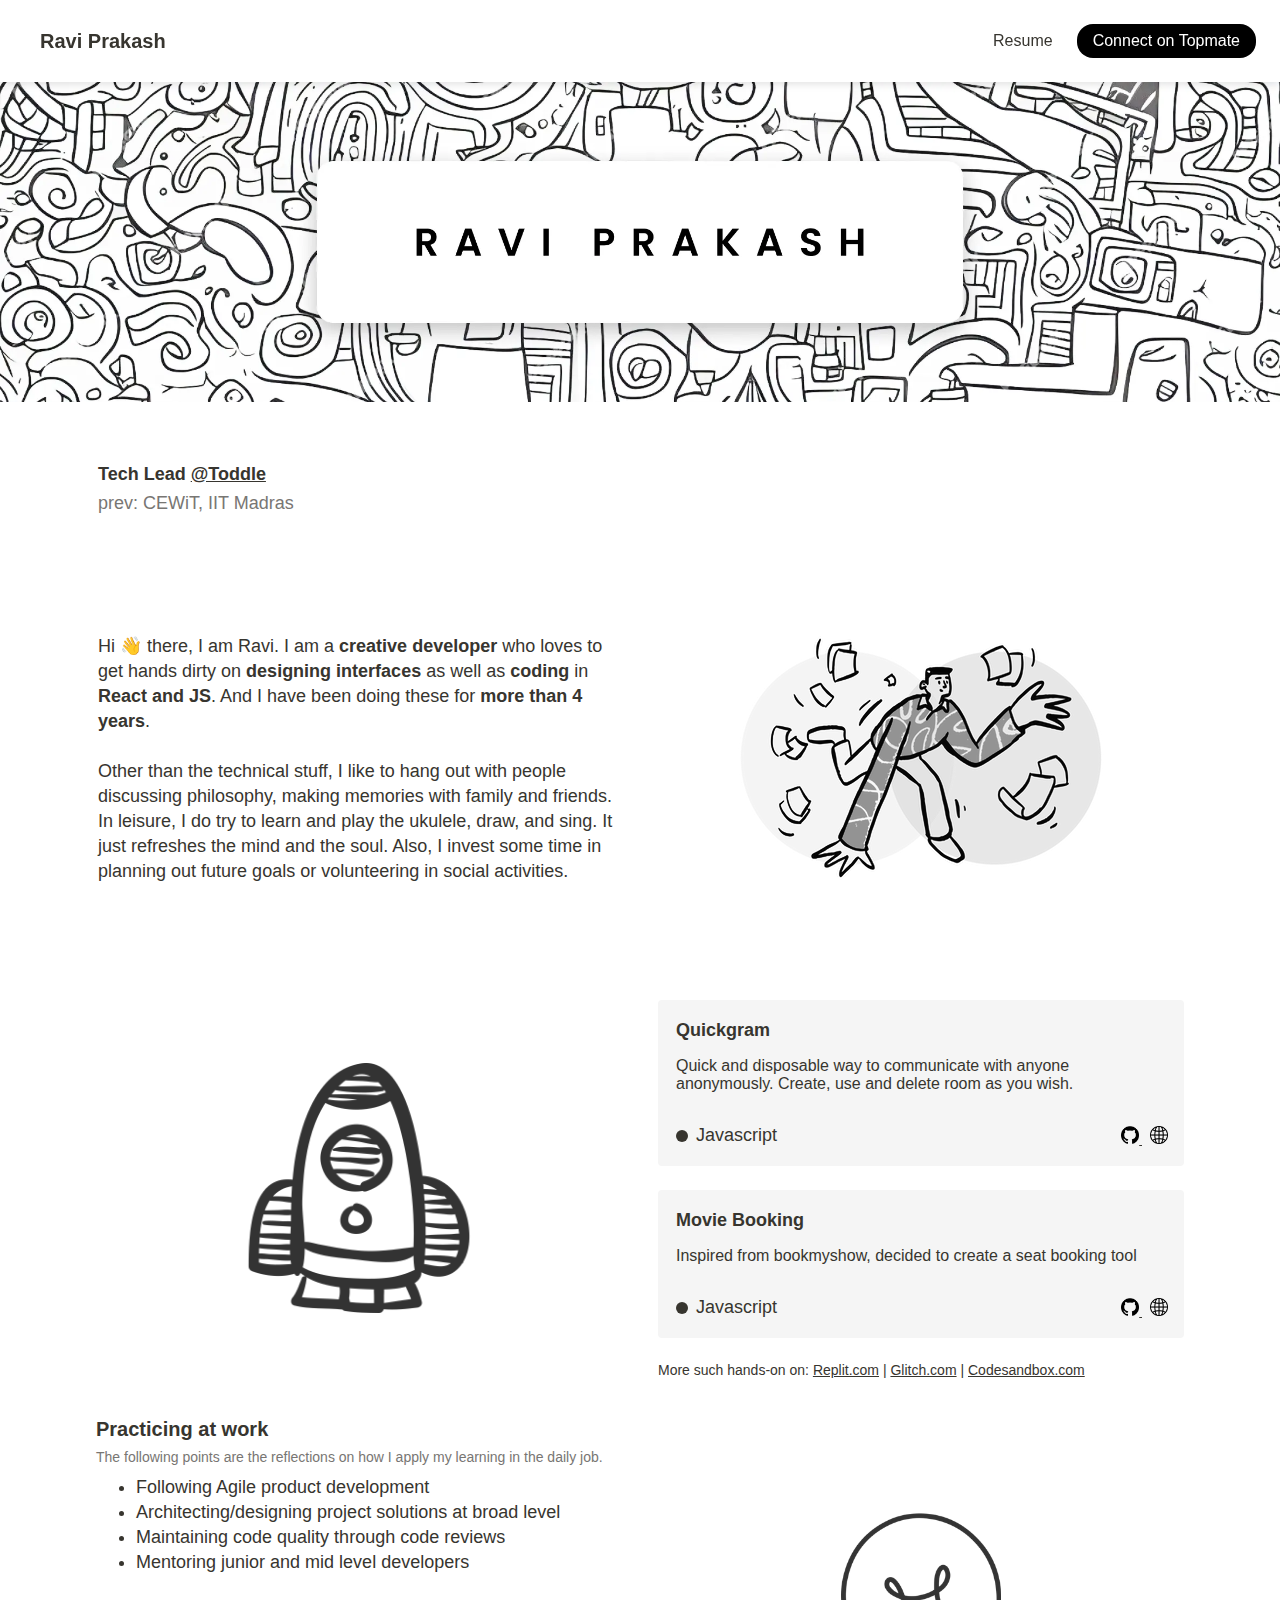
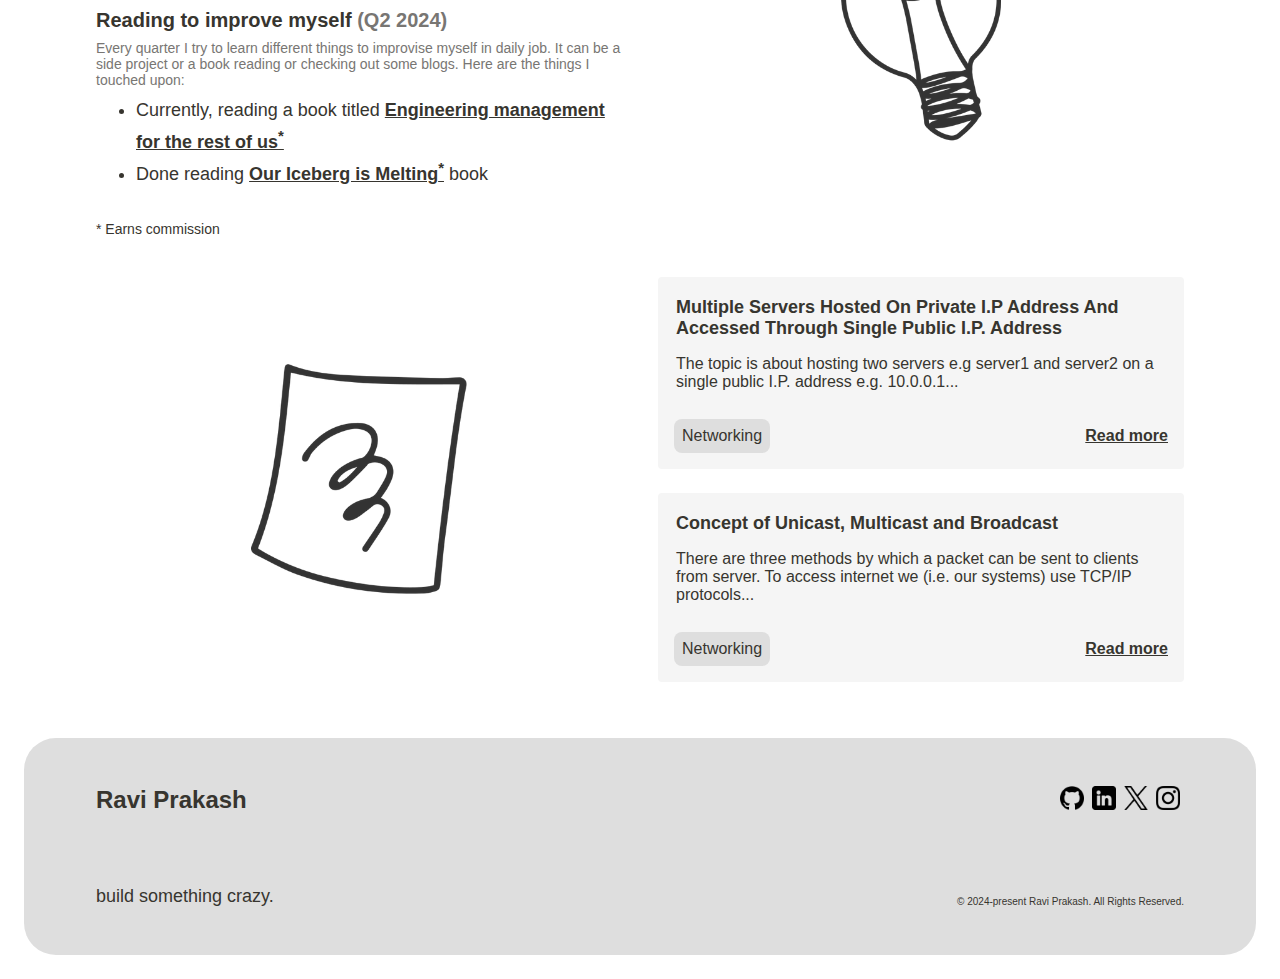
==== commit d8be368c: "fix: unsupported emoji and char in ui" ====
--- a/index.html
+++ b/index.html
@@ -7,7 +7,7 @@
   <link rel="icon" href="./assets/images/favicon.webp">
   <meta name="viewport" content="width=device-width, initial-scale=1">
   <meta name="description"
-    content="Hi 👋 there, I am Ravi. I am a creative developer who loves to get hands dirty on designing interfaces as well as coding in React and JS. And I have been doing these for more than 4 years.">
+    content="Hi &#128075; there, I am Ravi. I am a creative developer who loves to get hands dirty on designing interfaces as well as coding in React and JS. And I have been doing these for more than 4 years.">
 </head>
 
 <body>
@@ -35,7 +35,7 @@
     </div>
     <div></div>
     <div class='about'>
-      <span>Hi 👋 there, I am Ravi. I am a </span><span><strong>creative developer</strong></span><span> who loves to
+      <span>Hi &#128075; there, I am Ravi. I am a </span><span><strong>creative developer</strong></span><span> who loves to
         get hands dirty on </span><span><strong>designing interfaces</strong></span><span> as well as
       </span><span><strong>coding</strong></span><span> in</span><span><strong> React and JS</strong></span><span>. And
         I have been doing these for </span><span><strong>more than 4 years</strong></span><span>.</span>
@@ -231,7 +231,7 @@
           </picture>
         </a>
       </div>
-      <div class='copyright-text'>© 2024-present Ravi Prakash. All Rights Reserved.</div>
+      <div class='copyright-text'>&copy; 2024-present Ravi Prakash. All Rights Reserved.</div>
     </div>
   </div>
 </body>
--- a/style.css
+++ b/style.css
@@ -79,7 +79,7 @@
   padding: 56px 96px;
   grid-template-columns: minmax(300px, 1fr) minmax(300px, 1fr);
   column-gap: 36px;
-  row-gap: 80px;
+  row-gap: 40px;
   align-items: center;
 }
 
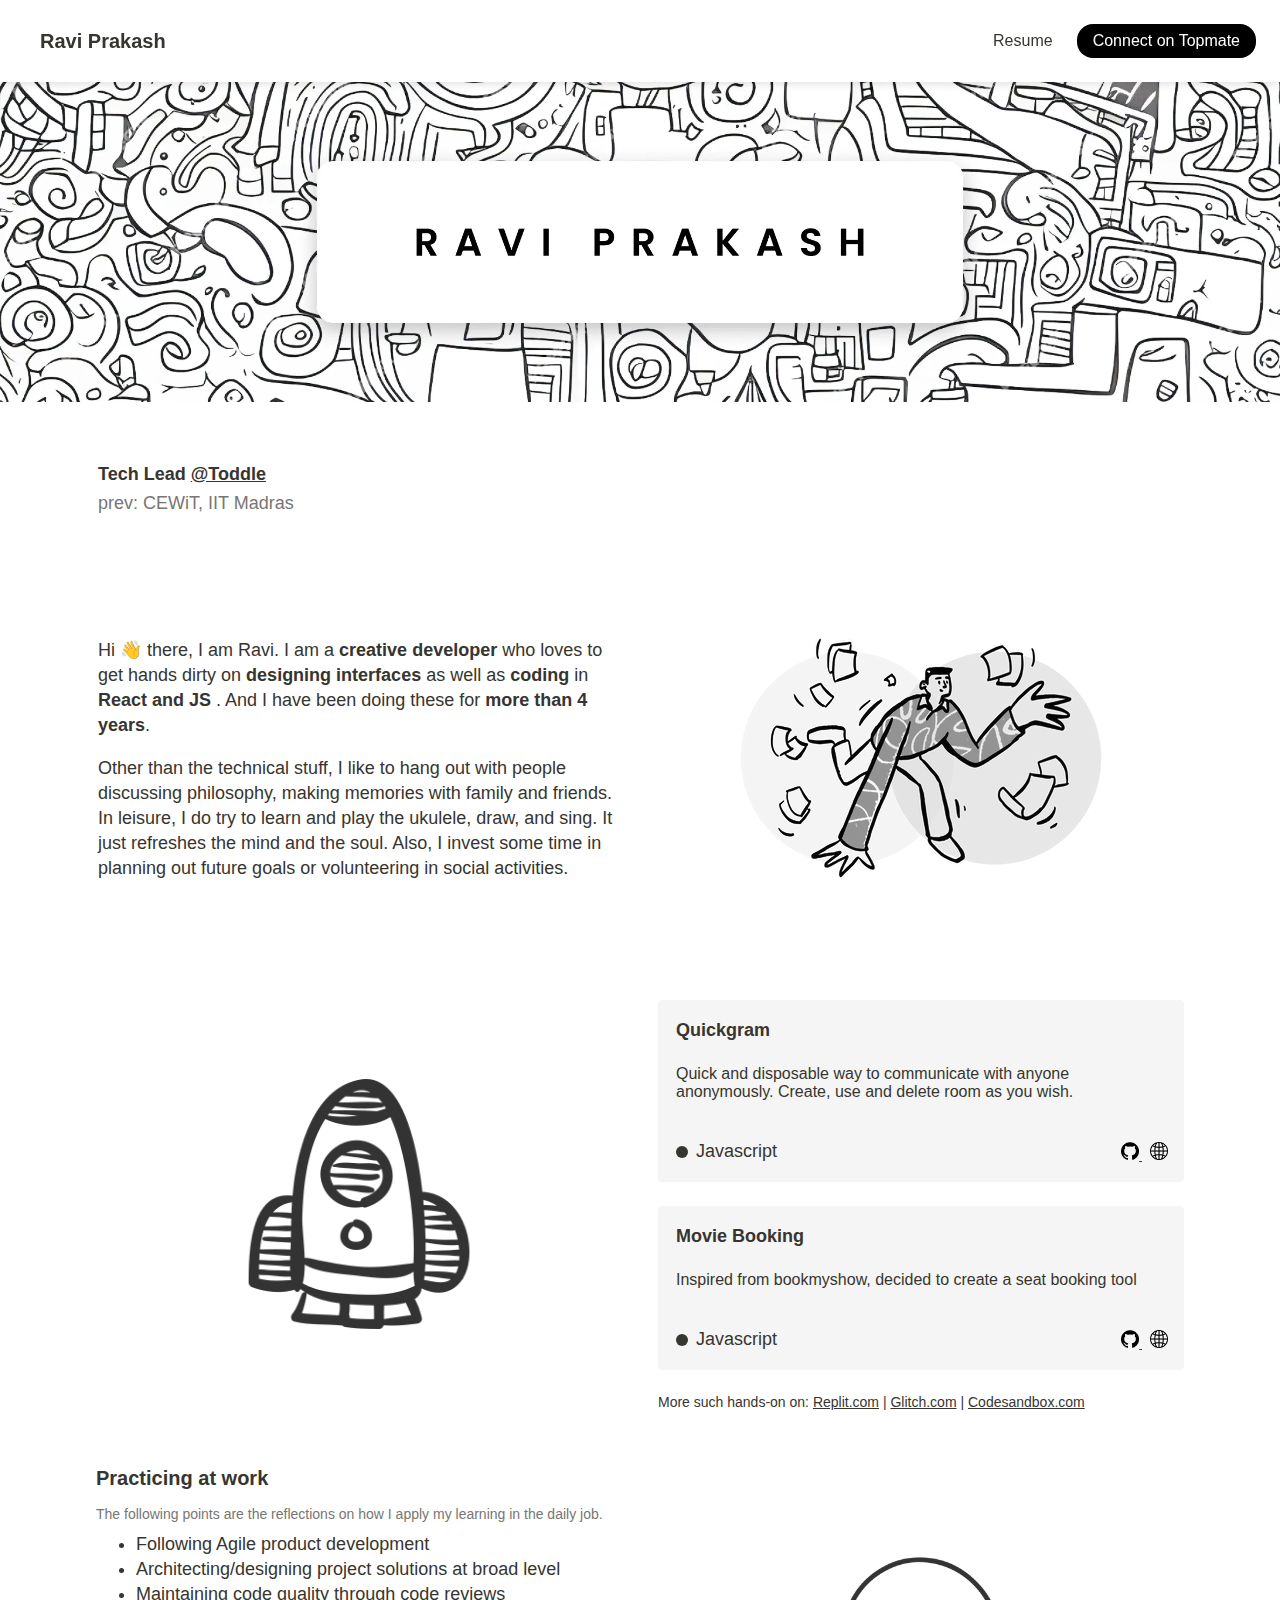
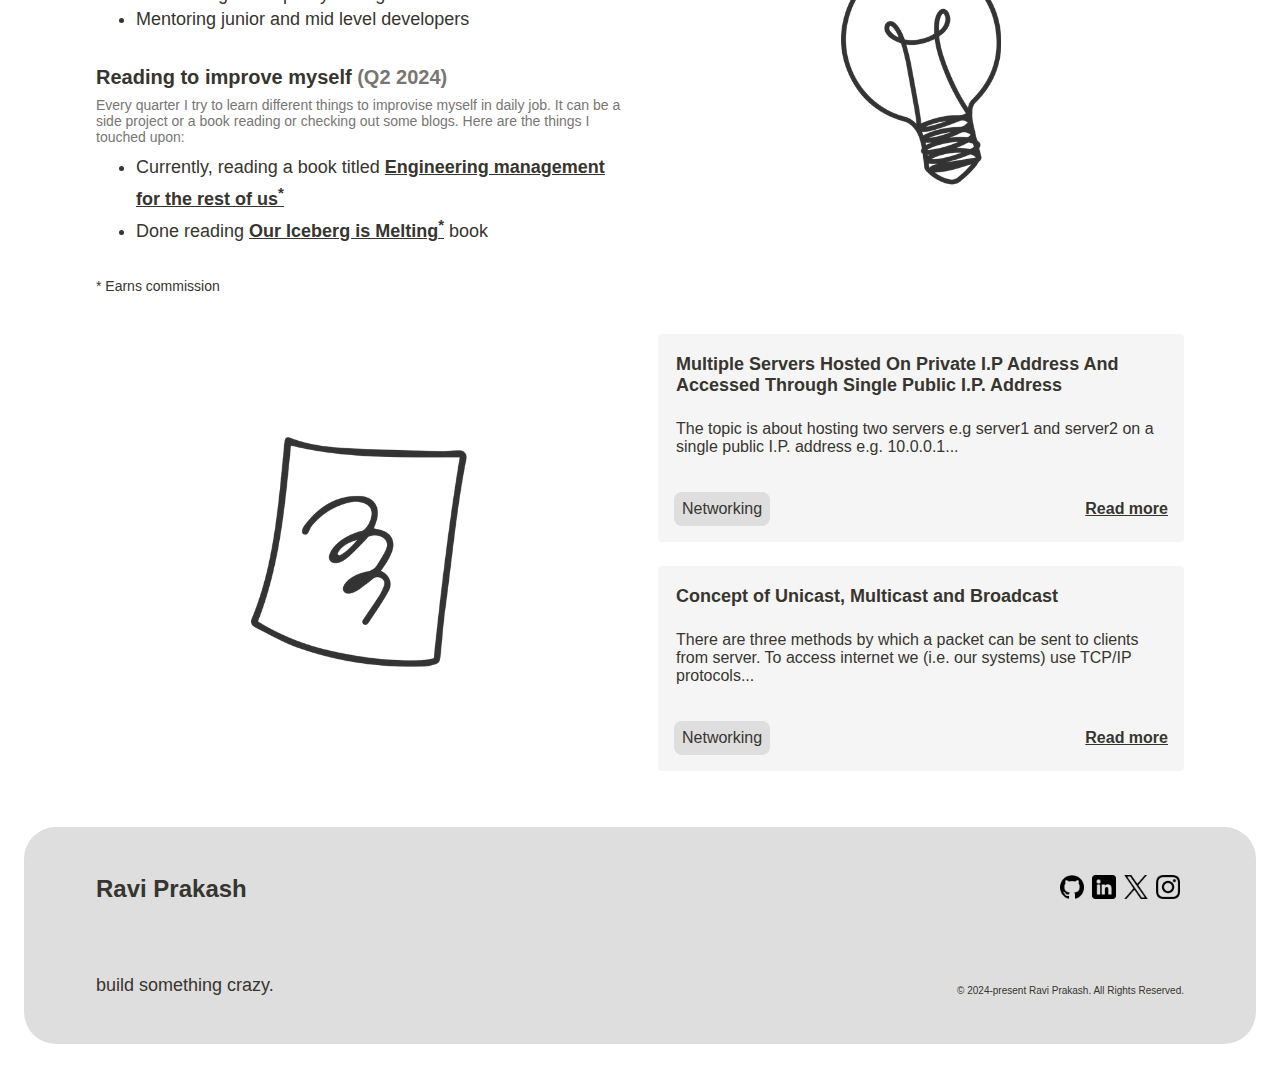
==== commit d4cee4ee: "chore: replace div with semantic tags" ====
--- a/index.html
+++ b/index.html
@@ -11,9 +11,9 @@
 </head>
 
 <body>
-  <nav class="header">
+  <header class="header">
     <a href='/' aria-label="Link to home" class='logo-text'>Ravi Prakash</a>
-    <div class='action-btns'>
+    <nav class='action-btns'>
       <a href='https://drive.google.com/file/d/1Fjv8W4ac6juolaoFMYls8FxRCHFtUDaK/view?usp=sharing'
         aria-label="Google drive link for resume" target="_blank">
         <div class='resume-btn'>Resume</div>
@@ -21,49 +21,50 @@
       <a href='https://topmate.io/iamraviprakash' aria-label="Link to open topmate website" target="_blank">
         <div class='topmate-btn'>Connect on Topmate</div>
       </a>
-    </div>
-  </nav>
+    </nav>
+  </header>
   <picture>
     <source srcset="./assets/images/webp/cover-img.webp" type="image/webp">
     <img alt='It is a cover image' class='cover-img' width='100%' src='./assets/images/png/cover-img.png' />
   </picture>
-  <div class="content">
-    <div class='designation'>
+  <main class="content">
+    <section class='designation'>
       <div class='text'>Tech Lead <a href='https://www.linkedin.com/company/toddle'
           aria-label="Link to open toddle linkedin website">@Toddle</a></div>
       <div class='subtext'>prev: CEWiT, IIT Madras</div>
-    </div>
-    <div></div>
-    <div class='about'>
-      <span>Hi &#128075; there, I am Ravi. I am a </span><span><strong>creative developer</strong></span><span> who loves to
-        get hands dirty on </span><span><strong>designing interfaces</strong></span><span> as well as
-      </span><span><strong>coding</strong></span><span> in</span><span><strong> React and JS</strong></span><span>. And
-        I have been doing these for </span><span><strong>more than 4 years</strong></span><span>.</span>
-      <br>
-      <br>
-      <span>Other than the technical stuff, I like to hang out with people discussing philosophy, making memories with
+    </section>
+    <section> </section>
+    <section class='about'>
+      <p>
+        Hi &#128075; there, I am Ravi. I am a <strong>creative developer</strong> who loves to get hands dirty on
+        <strong>designing interfaces</strong> as well as <strong>coding</strong> in<strong> React and JS
+        </strong>. And I have been doing these for <strong>more than 4 years</strong>.
+      </p>
+      <p>
+        Other than the technical stuff, I like to hang out with people discussing philosophy, making memories with
         family and friends. In leisure, I do try to learn and play the ukulele, draw, and sing. It just refreshes the
         mind and the soul. Also, I invest some time in planning out future goals or volunteering in social
-        activities.</span>
-    </div>
-    <div class='img-container'>
+        activities.
+      </p>
+    </section>
+    <section class='img-container'>
       <picture>
         <source srcset="./assets/images/webp/about-img.webp" type="image/webp">
         <img alt='An illustration related to about section' src='./assets/images/png/about-img.png' width="400" />
       </picture>
-    </div>
-    <div class='img-container'>
+    </section>
+    <section class='img-container'>
       <picture>
         <source srcset="./assets/images/webp/projects-img.webp" type="image/webp">
         <img alt='An illustration related to project section' src='./assets/images/png/projects-img.png' width="250"
           style='opacity: 0.8;' />
       </picture>
-    </div>
-    <div class='projects'>
-      <div class='project'>
+    </section>
+    <section class='projects'>
+      <article class='project'>
         <div class='title'>Quickgram</div>
-        <div class='description'>Quick and disposable way to communicate with anyone anonymously. Create, use and delete
-          room as you wish.</div>
+        <p class='description'>Quick and disposable way to communicate with anyone anonymously. Create, use and delete
+          room as you wish.</p>
         <div class='others'>
           <div class='language'>
             <div class='dot-grey-1'></div>
@@ -85,10 +86,10 @@
             </a>
           </div>
         </div>
-      </div>
-      <div class='project'>
+      </article>
+      <article class='project'>
         <div class='title'>Movie Booking</div>
-        <div class='description'>Inspired from bookmyshow, decided to create a seat booking tool</div>
+        <p class='description'>Inspired from bookmyshow, decided to create a seat booking tool</p>
         <div class='others'>
           <div class='language'>
             <div class='dot-grey-1'></div>
@@ -113,7 +114,7 @@
             </a>
           </div>
         </div>
-      </div>
+      </article>
       <div class='foot-note'>More such hands-on on: <a href='https://replit.com/@iamraviprakash'
           aria-label="Link to open projects on replit.com" target="_blank">Replit.com</a> |
         <a href='https://glitch.com/@iamraviprakash' aria-label="Link to open projects on glitch.com"
@@ -121,10 +122,10 @@
         <a href='https://codesandbox.io/u/iamraviprakash' aria-label="Link to open projects on codesandbox.io"
           target="_blank">Codesandbox.com</a>
       </div>
-    </div>
-    <div class='learnings'>
-      <div class='learning'>
-        <div class='title'>Practicing at work</div>
+    </section>
+    <section class='learnings'>
+      <article class='learning'>
+        <h2 class='title'>Practicing at work</h2>
         <div class='subtitle'>The following points are the reflections on how I apply my learning in the daily job.
         </div>
         <ul>
@@ -133,8 +134,8 @@
           <li>Maintaining code quality through code reviews</li>
           <li>Mentoring junior and mid level developers</li>
         </ul>
-      </div>
-      <div class='learning'>
+      </article>
+      <article class='learning'>
         <div class='title'>Reading to improve myself <span>(Q2 2024)</span></div>
         <div class='subtitle'>Every quarter I try to learn different things to improvise myself in daily job. It can be
           a side project or a book reading or checking out some blogs. Here are the things I touched upon:</div>
@@ -146,29 +147,29 @@
               aria-label="An amazon affliate link to buy our iceberg is melting book" target="_blank"><strong>Our
                 Iceberg is Melting<sup>*</sup></strong></a> book</li>
         </ul>
-      </div>
+      </article>
       <div class='foot-note'>* Earns commission</div>
-    </div>
-    <div class='img-container'>
+    </section>
+    <section class='img-container'>
       <picture>
         <source srcset="./assets/images/webp/learning-img.webp" type="image/webp">
         <img alt='An illustration related to learning section' src='./assets/images/png/learning-img.png' width="250"
           style='opacity: 0.8;' />
       </picture>
-    </div>
-    <div class='img-container'>
+    </section>
+    <section class='img-container'>
       <picture>
         <source srcset="./assets/images/webp/blog-img.webp" type="image/webp">
         <img alt='An illustration related to blog section' src='./assets/images/png/blog-img.png' width="250"
           style='opacity: 0.8;' />
       </picture>
-    </div>
-    <div class='blogs'>
-      <div class='blog'>
+    </section>
+    <section class='blogs'>
+      <article class='blog'>
         <div class='title'>Multiple Servers Hosted On Private I.P Address And Accessed Through Single Public I.P.
           Address</div>
-        <div class='description'>The topic is about hosting two servers e.g server1 and server2 on a single public I.P.
-          address e.g. 10.0.0.1...</div>
+        <p class='description'>The topic is about hosting two servers e.g server1 and server2 on a single public I.P.
+          address e.g. 10.0.0.1...</p>
         <div class='others'>
           <div class='tags'>
             <div class='tag'>Networking</div>
@@ -179,12 +180,12 @@
               target="_blank">Read more</a>
           </div>
         </div>
-      </div>
-      <div class='blog'>
+      </article>
+      <article class='blog'>
         <div class='title'>Concept of Unicast, Multicast and Broadcast
         </div>
-        <div class='description'>There are three methods by which a packet can be sent to clients from server. To access
-          internet we (i.e. our systems) use TCP/IP protocols...</div>
+        <p class='description'>There are three methods by which a packet can be sent to clients from server. To access
+          internet we (i.e. our systems) use TCP/IP protocols...</p>
         <div class='others'>
           <div class='tags'>
             <div class='tag'>Networking</div>
@@ -194,10 +195,10 @@
               aria-label="Link to open Concept of Unicast, Multicast and Broadcast blog" target="_blank">Read more</a>
           </div>
         </div>
-      </div>
-    </div>
-  </div>
-  <div class="footer">
+      </article>
+    </section>
+  </main>
+  <footer class="footer">
     <div class='left'>
       <div class='logo-text'>Ravi Prakash</div>
       <div class='tagline'>build something crazy.</div>
@@ -233,7 +234,7 @@
       </div>
       <div class='copyright-text'>&copy; 2024-present Ravi Prakash. All Rights Reserved.</div>
     </div>
-  </div>
+  </footer>
 </body>
 
 </html>--- a/style.css
+++ b/style.css
@@ -124,7 +124,6 @@
 .project {
   display: flex;
   flex-direction: column;
-  gap: 8px;
   background-color: #F5F5F5;
   padding: 16px;
   border-radius: 4px;
@@ -204,7 +203,6 @@
 .blog {
   display: flex;
   flex-direction: column;
-  gap: 8px;
   background-color: #F5F5F5;
   padding: 16px;
   border-radius: 4px;
